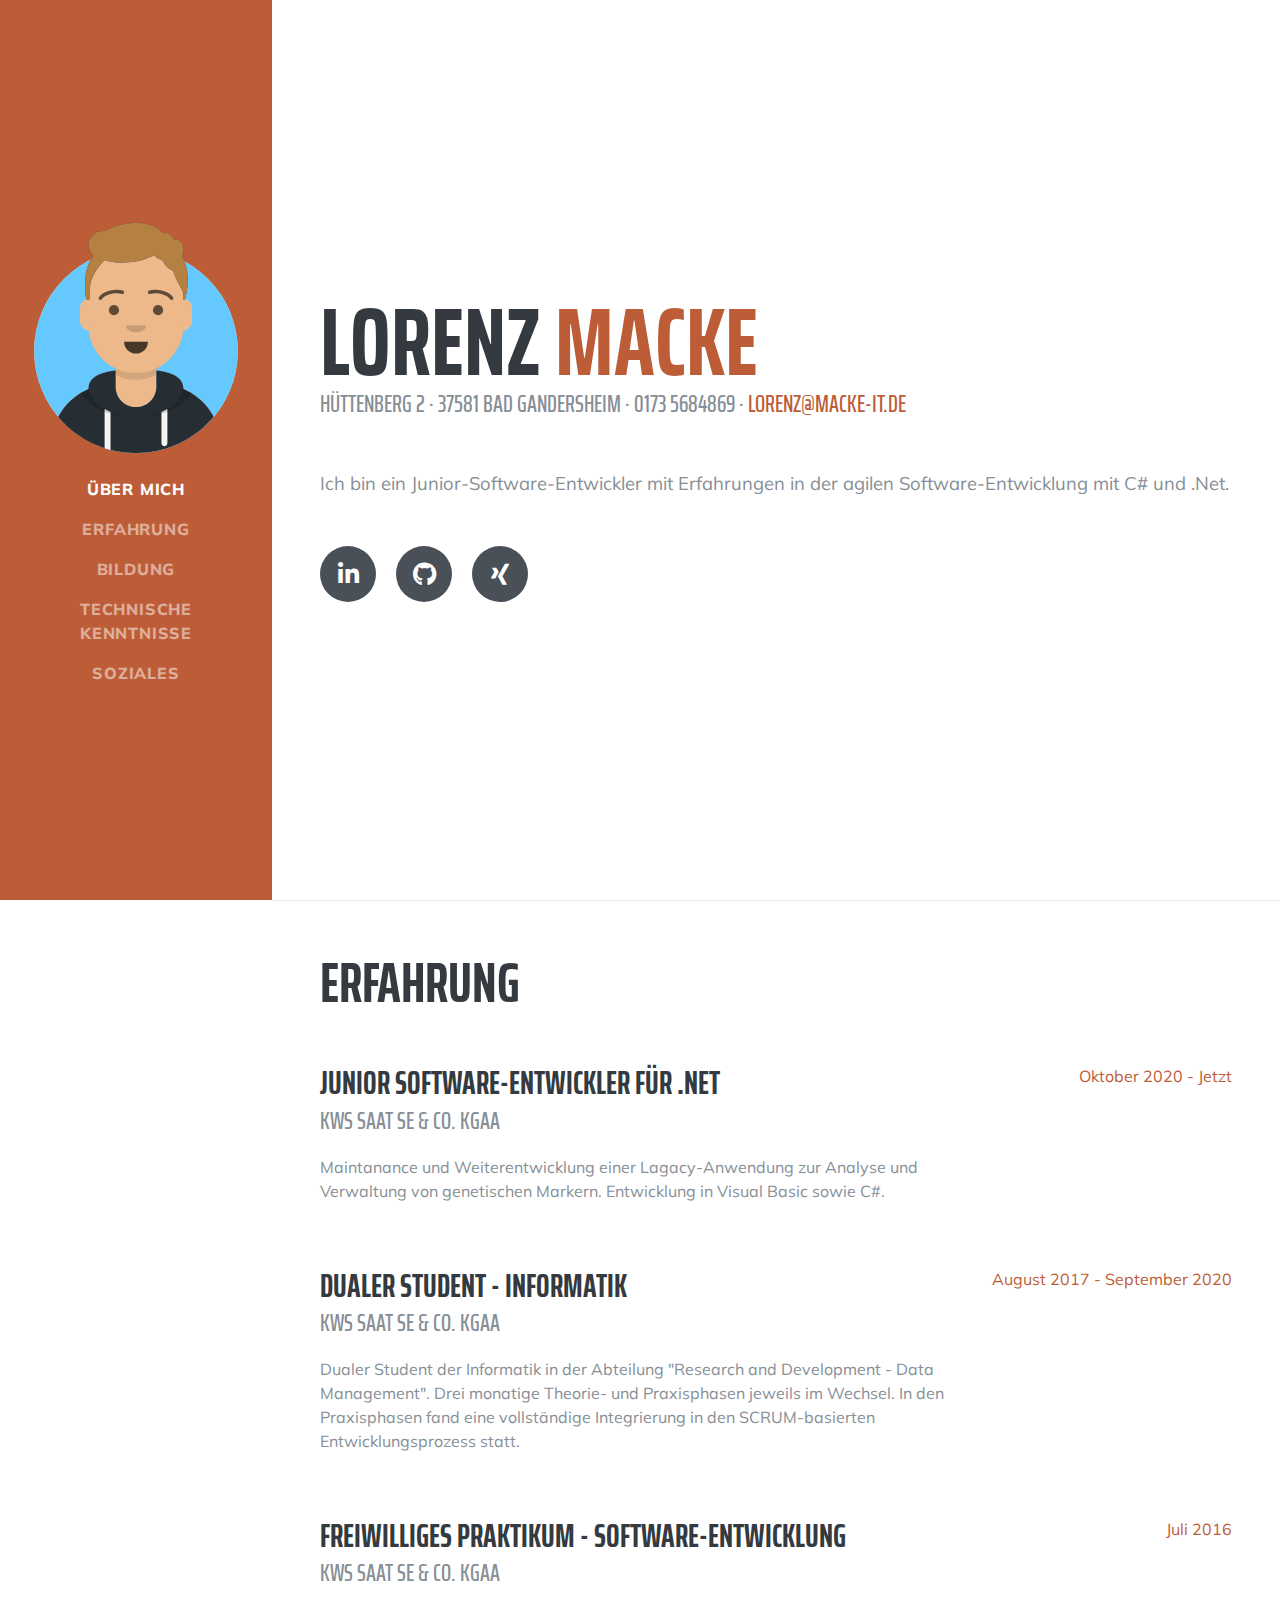
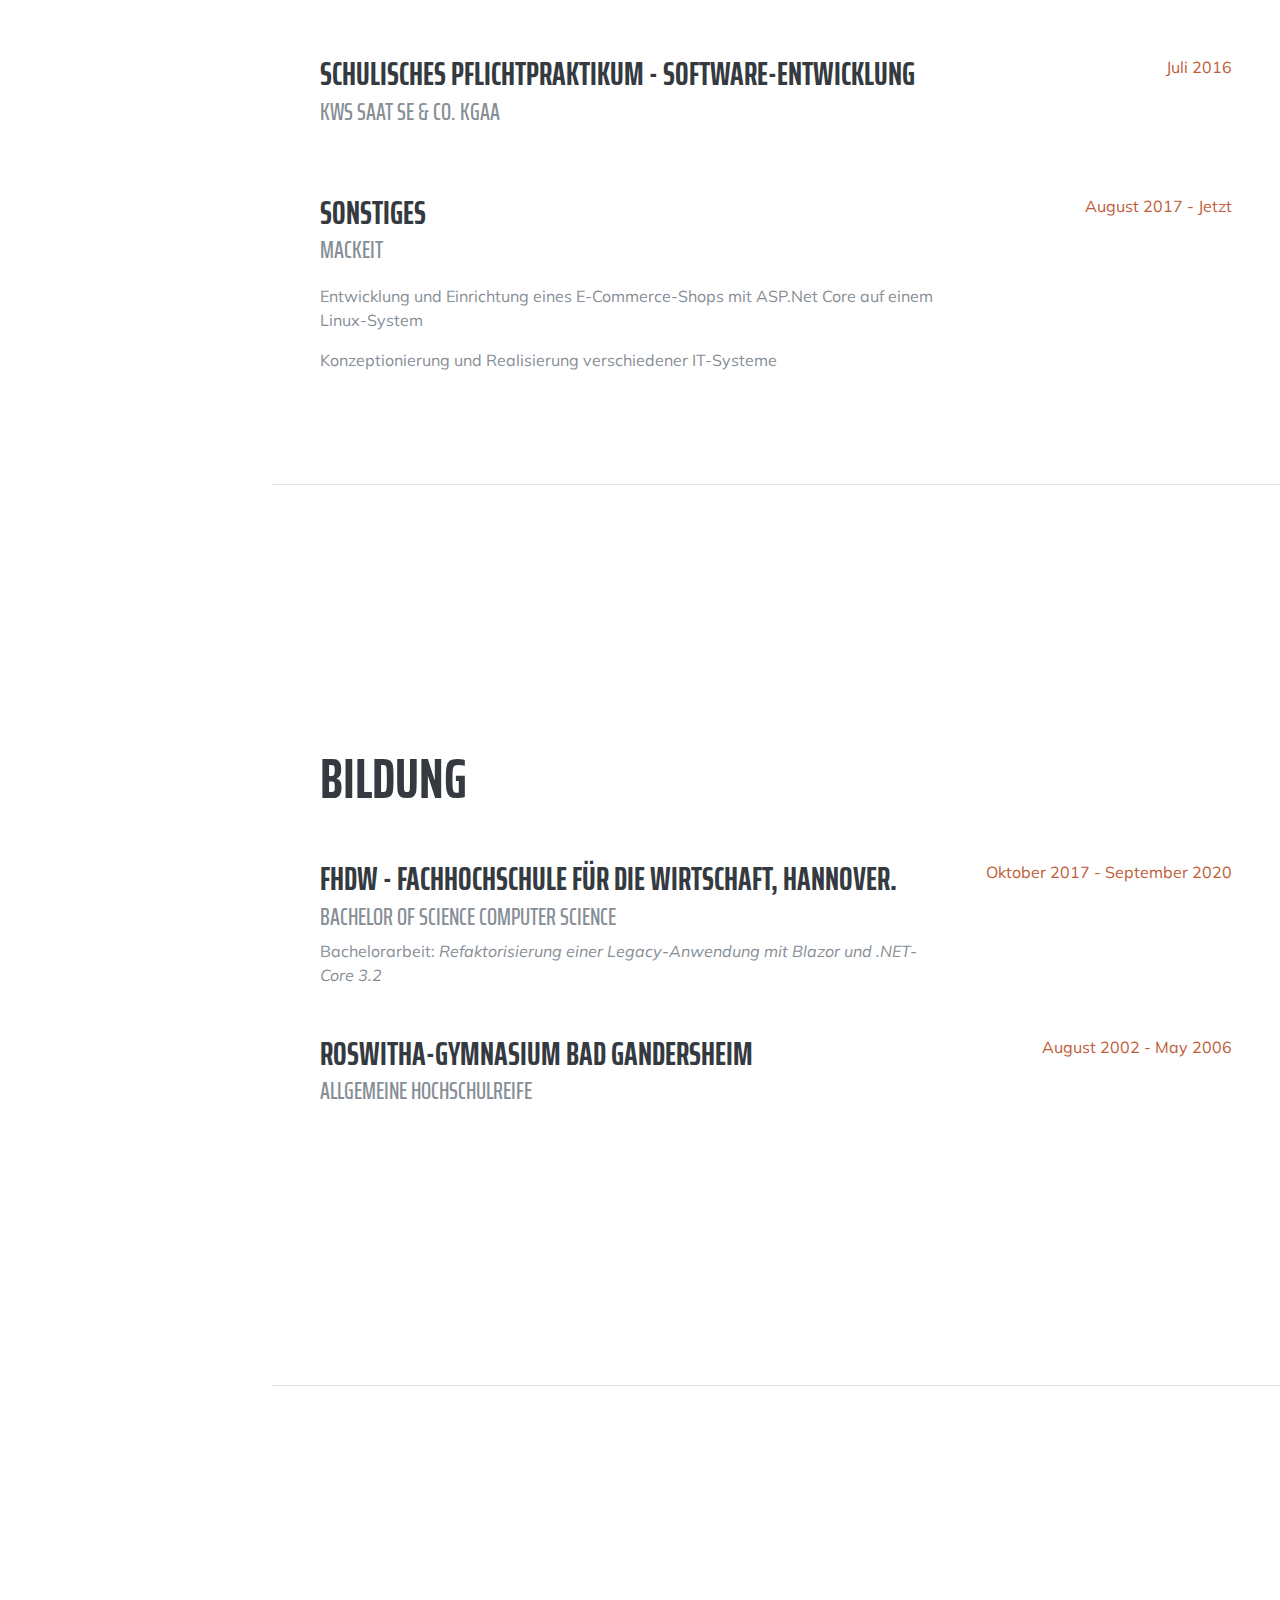
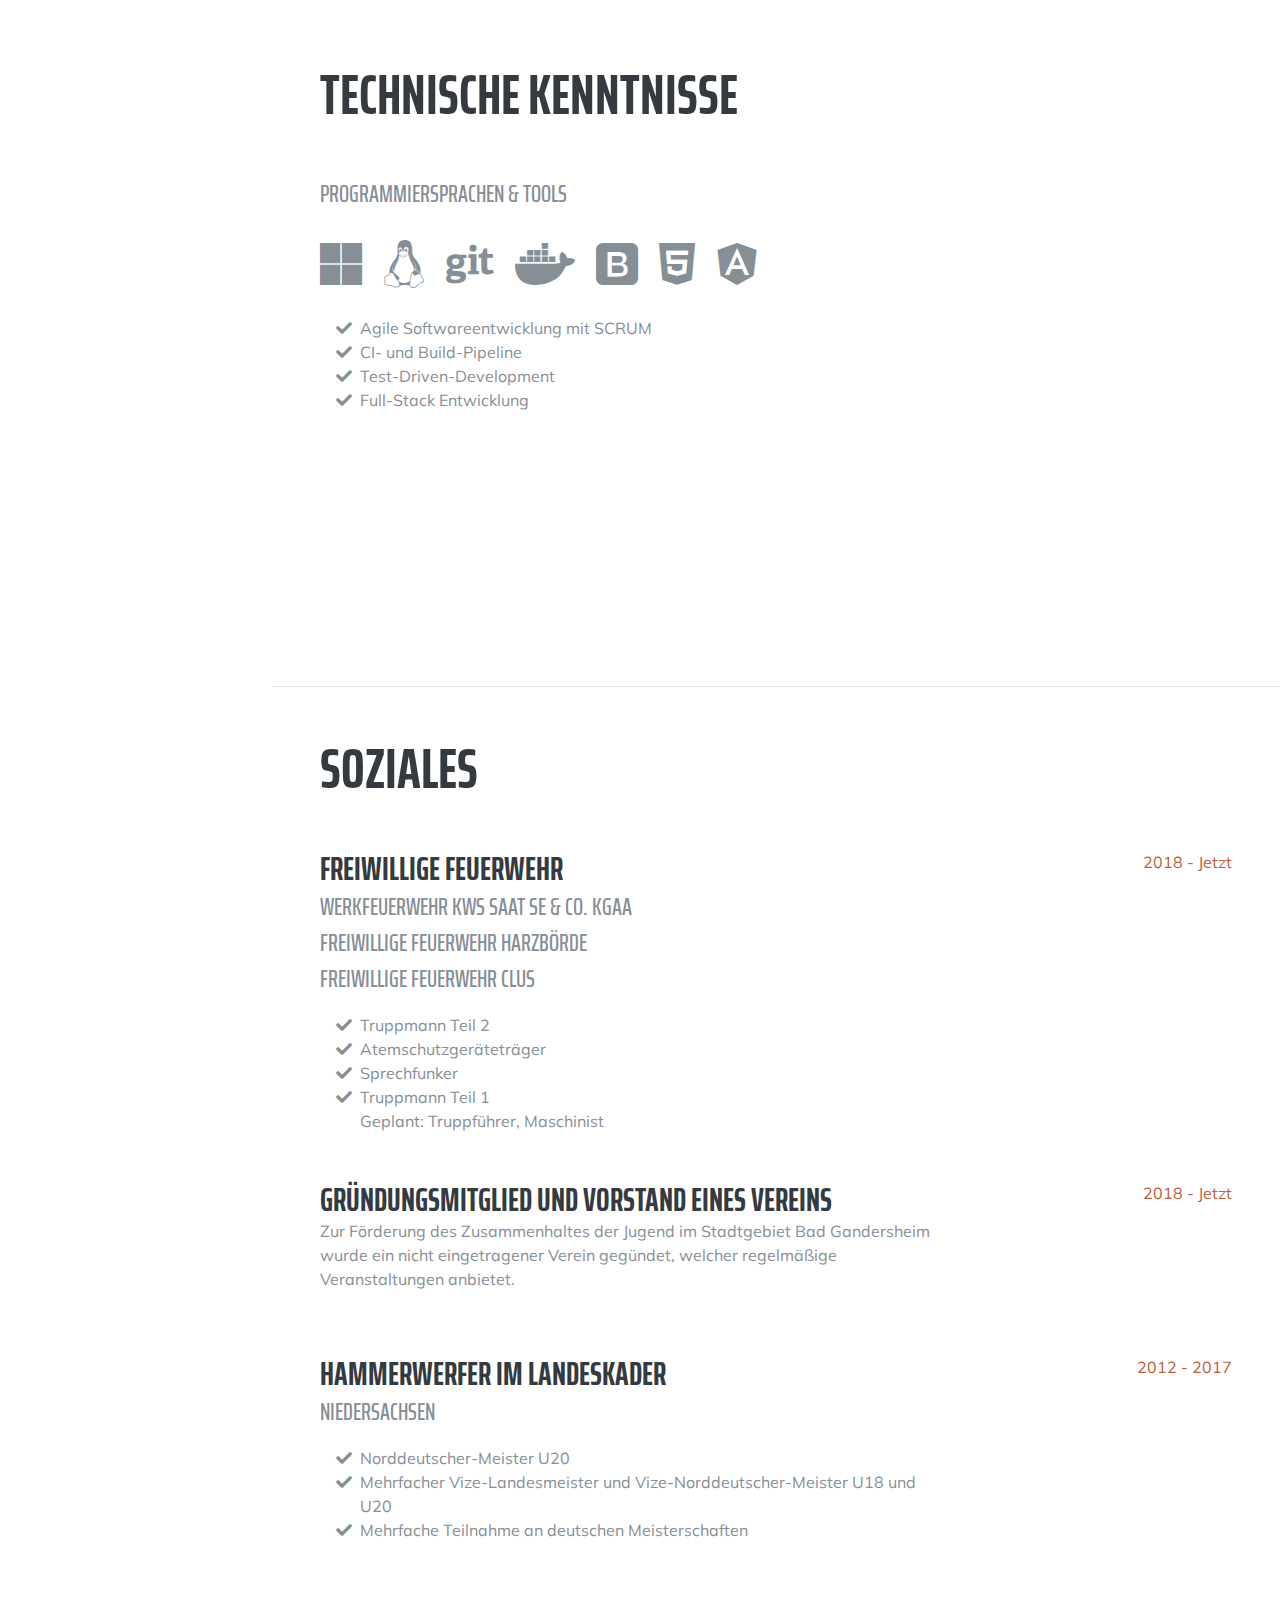
==== index.html @ c569926c "Changes to meta tags" ====
<!DOCTYPE html>
<html lang="de">

<head>

    <meta charset="utf-8">
    <meta name="viewport" content="width=device-width, initial-scale=1, shrink-to-fit=no">
    <meta name="description" content="Ich bin ein Junior-Software-Entwickler mit Erfahrung in Scrum mit C# und .Net im Großraum Hannover.">
    <meta name="author" content="Lorenz Macke">
    <meta name="robots" content="index, follow">

    <title>Lorenz Macke - Scrum C# Software-Entwickler</title>

    <link href="vendor/bootstrap/css/bootstrap.min.css" rel="stylesheet">
    <link href="https://fonts.googleapis.com/css?family=Saira+Extra+Condensed:500,700" rel="stylesheet">
    <link href="https://fonts.googleapis.com/css?family=Muli:400,400i,800,800i" rel="stylesheet">
    <link href="vendor/fontawesome-free/css/all.min.css" rel="stylesheet">
    <link href="css/resume.min.css" rel="stylesheet">

</head>

<body id="page-top">

    <nav class="navbar navbar-expand-lg navbar-dark bg-primary fixed-top" id="sideNav">
        <a class="navbar-brand js-scroll-trigger" href="#page-top">
            <span class="d-block d-lg-none">Lorenz Macke</span>
            <span class="d-none d-lg-block">
        <img class="img-fluid mx-auto mb-2" src="img/profile.svg" alt="">
      </span>
        </a>
        <button class="navbar-toggler" type="button" data-toggle="collapse" data-target="#navbarSupportedContent" aria-controls="navbarSupportedContent" aria-expanded="false" aria-label="Toggle navigation">
      <span class="navbar-toggler-icon"></span>
    </button>
        <div class="collapse navbar-collapse" id="navbarSupportedContent">
            <ul class="navbar-nav">
                <li class="nav-item">
                    <a class="nav-link js-scroll-trigger" href="#about">Über mich</a>
                </li>
                <li class="nav-item">
                    <a class="nav-link js-scroll-trigger" href="#experience">Erfahrung</a>
                </li>
                <li class="nav-item">
                    <a class="nav-link js-scroll-trigger" href="#education">Bildung</a>
                </li>
                <li class="nav-item">
                    <a class="nav-link js-scroll-trigger" href="#skills">Technische Kenntnisse</a>
                </li>
                <li class="nav-item">
                    <a class="nav-link js-scroll-trigger" href="#interests">Soziales</a>
                </li>
            </ul>
        </div>
    </nav>

    <div class="container-fluid p-0">

        <section class="resume-section p-3 p-lg-5 d-flex align-items-center" id="about">
            <div class="w-100">
                <h1 class="mb-0">Lorenz
                    <span class="text-primary">Macke</span>
                </h1>
                <div class="subheading mb-5">Hüttenberg 2 · 37581 Bad Gandersheim · 0173 5684869 ·
                    <a href="mailto:lorenz@macke-it.de">lorenz@macke-it.de</a>
                </div>
                <p class="lead mb-5">Ich bin ein Junior-Software-Entwickler mit Erfahrungen in der agilen Software-Entwicklung mit C# und .Net.</p>
                <div class="social-icons">
                    <a href="https://www.linkedin.com/in/lorenz-macke-b49b85171/">
                        <i class="fab fa-linkedin-in"></i>
                    </a>
                    <a href="https://github.com/CloudyDatFun">
                        <i class="fab fa-github"></i>
                    </a>
                    <a href="https://www.xing.com/profile/Lorenz_Macke2">
                        <i class="fab fa-xing"></i>
                    </a>
                </div>
            </div>
        </section>

        <hr class="m-0">

        <section class="resume-section p-3 p-lg-5 d-flex justify-content-center" id="experience">
            <div class="w-100">
                <h2 class="mb-5">Erfahrung</h2>

                <div class="resume-item d-flex flex-column flex-md-row justify-content-between mb-5">
                    <div class="resume-content">
                        <h3 class="mb-0">Junior Software-Entwickler für .Net</h3>
                        <div class="subheading mb-3">KWS SAAT SE & Co. KGaA</div>
                        <p>Maintanance und Weiterentwicklung einer Lagacy-Anwendung zur Analyse und Verwaltung von genetischen Markern. Entwicklung in Visual Basic sowie C#.</p>
                    </div>
                    <div class="resume-date text-md-right">
                        <span class="text-primary">Oktober 2020 - Jetzt</span>
                    </div>
                </div>

                <div class="resume-item d-flex flex-column flex-md-row justify-content-between mb-5">
                    <div class="resume-content">
                        <h3 class="mb-0">Dualer Student - Informatik</h3>
                        <div class="subheading mb-3">KWS SAAT SE & Co. KGaA</div>
                        <p>Dualer Student der Informatik in der Abteilung "Research and Development - Data Management". Drei monatige Theorie- und Praxisphasen jeweils im Wechsel. In den Praxisphasen fand eine vollständige Integrierung in den SCRUM-basierten
                            Entwicklungsprozess statt.</p>
                    </div>
                    <div class="resume-date text-md-right">
                        <span class="text-primary">August 2017 - September 2020</span>
                    </div>
                </div>

                <div class="resume-item d-flex flex-column flex-md-row justify-content-between mb-5">
                    <div class="resume-content">
                        <h3 class="mb-0">Freiwilliges Praktikum - Software-Entwicklung</h3>
                        <div class="subheading mb-3">KWS SAAT SE & Co. KGaA</div>
                    </div>
                    <div class="resume-date text-md-right">
                        <span class="text-primary">Juli 2016</span>
                    </div>
                </div>

                <div class="resume-item d-flex flex-column flex-md-row justify-content-between mb-5">
                    <div class="resume-content">
                        <h3 class="mb-0">Schulisches Pflichtpraktikum - Software-Entwicklung</h3>
                        <div class="subheading mb-3">KWS SAAT SE & Co. KGaA</div>
                    </div>
                    <div class="resume-date text-md-right">
                        <span class="text-primary">Juli 2016</span>
                    </div>
                </div>


                <div class="resume-item d-flex flex-column flex-md-row justify-content-between mb-5">
                    <div class="resume-content">
                        <h3 class="mb-0">Sonstiges</h3>
                        <div class="subheading mb-3">MackeIT</div>
                        <p>Entwicklung und Einrichtung eines E-Commerce-Shops mit ASP.Net Core auf einem Linux-System</p>
                        <p>Konzeptionierung und Realisierung verschiedener IT-Systeme</p>
                    </div>
                    <div class="resume-date text-md-right">
                        <span class="text-primary">August 2017 - Jetzt</span>
                    </div>
                </div>

            </div>

        </section>

        <hr class="m-0">

        <section class="resume-section p-3 p-lg-5 d-flex align-items-center" id="education">
            <div class="w-100">
                <h2 class="mb-5">Bildung</h2>

                <div class="resume-item d-flex flex-column flex-md-row justify-content-between mb-5">
                    <div class="resume-content">
                        <h3 class="mb-0">FHDW - Fachhochschule für die Wirtschaft, Hannover.</h3>
                        <div class="subheading mb-1">Bachelor of Science Computer Science</div>
                        <div>Bachelorarbeit: <i>Refaktorisierung einer Legacy-Anwendung mit Blazor und .NET-Core 3.2</i></div>
                    </div>
                    <div class="resume-date text-md-right">
                        <span class="text-primary">Oktober 2017 - September 2020</span>
                    </div>
                </div>

                <div class="resume-item d-flex flex-column flex-md-row justify-content-between">
                    <div class="resume-content">
                        <h3 class="mb-0">Roswitha-Gymnasium Bad Gandersheim</h3>
                        <div class="subheading mb-3">Allgemeine Hochschulreife</div>
                    </div>
                    <div class="resume-date text-md-right">
                        <span class="text-primary">August 2002 - May 2006</span>
                    </div>
                </div>

            </div>
        </section>

        <hr class="m-0">

        <section class="resume-section p-3 p-lg-5 d-flex align-items-center" id="skills">
            <div class="w-100">
                <h2 class="mb-5">Technische Kenntnisse</h2>

                <div class="subheading mb-3">Programmiersprachen &amp; Tools</div>
                <ul class="list-inline dev-icons">
                    <li class="list-inline-item">
                        <i class="fab fa-microsoft"></i>
                    </li>
                    <li class="list-inline-item">
                        <i class="fab fa-linux"></i>
                    </li>
                    <li class="list-inline-item">
                        <i class="fab fa-git"></i>
                    </li>
                    <li class="list-inline-item">
                        <i class="fab fa-docker"></i>
                    </li>
                    <li class="list-inline-item">
                        <i class="fab fa-bootstrap"></i>
                    </li>
                    <li class="list-inline-item">
                        <i class="fab fa-html5"></i>
                    </li>
                    <li class="list-inline-item">
                        <i class="fab fa-angular"></i>
                    </li>
                </ul>

                <ul class="fa-ul mb-0">
                    <li>
                        <i class="fa-li fa fa-check"></i> Agile Softwareentwicklung mit SCRUM</li>
                    <li>
                        <i class="fa-li fa fa-check"></i> CI- und Build-Pipeline</li>
                    <li>
                        <i class="fa-li fa fa-check"></i> Test-Driven-Development
                    </li>
                    <li>
                        <i class="fa-li fa fa-check"></i> Full-Stack Entwicklung</li>
                </ul>
            </div>
        </section>

        <hr class="m-0">

        <section class="resume-section p-3 p-lg-5 d-flex justify-content-center" id="interests">
            <div class="w-100">
                <h2 class="mb-5">Soziales</h2>
                <div class="resume-item d-flex flex-column flex-md-row justify-content-between mb-5">
                    <div class="resume-content">
                        <h3 class="mb-0">Freiwillige Feuerwehr</h3>
                        <div class="subheading mb-0">Werkfeuerwehr KWS SAAT SE & Co. KGaA</div>
                        <div class="subheading mb-0">Freiwillige Feuerwehr Harzbörde</div>
                        <div class="subheading mb-3">Freiwillige Feuerwehr Clus</div>
                        <ul class="fa-ul mb-0">
                            <li>
                                <i class="fa-li fa fa-check"></i> Truppmann Teil 2
                            </li>
                            <li>
                                <i class="fa-li fa fa-check"></i> Atemschutzgeräteträger
                            </li>
                            <li>
                                <i class="fa-li fa fa-check"></i> Sprechfunker
                            </li>
                            <li>
                                <i class="fa-li fa fa-check"></i> Truppmann Teil 1
                            </li>
                            <li>
                                Geplant: Truppführer, Maschinist
                            </li>
                        </ul>
                    </div>
                    <div class="resume-date text-md-right">
                        <span class="text-primary">2018 - Jetzt</span>
                    </div>
                </div>

                <div class="resume-item d-flex flex-column flex-md-row justify-content-between mb-5">
                    <div class="resume-content">
                        <h3 class="mb-0">Gründungsmitglied und Vorstand eines Vereins</h3>
                        <p>
                            Zur Förderung des Zusammenhaltes der Jugend im Stadtgebiet Bad Gandersheim wurde ein nicht eingetragener Verein gegündet, welcher regelmäßige Veranstaltungen anbietet.
                        </p>
                    </div>
                    <div class="resume-date text-md-right">
                        <span class="text-primary">2018 - Jetzt</span>
                    </div>
                </div>

                <div class="resume-item d-flex flex-column flex-md-row justify-content-between mb-5">
                    <div class="resume-content">
                        <h3 class="mb-0">Hammerwerfer im Landeskader</h3>
                        <div class="subheading mb-3">Niedersachsen</div>
                        <ul class="fa-ul mb-0">
                            <li>
                                <i class="fa-li fa fa-check"></i> Norddeutscher-Meister U20
                            </li>
                            <li>
                                <i class="fa-li fa fa-check"></i> Mehrfacher Vize-Landesmeister und Vize-Norddeutscher-Meister U18 und U20
                            </li>
                            <li>
                                <i class="fa-li fa fa-check"></i> Mehrfache Teilnahme an deutschen Meisterschaften
                            </li>
                        </ul>
                    </div>
                    <div class="resume-date text-md-right">
                        <span class="text-primary">2012 - 2017</span>
                    </div>
                </div>

        </section>

        </div>

        <script src="vendor/jquery/jquery.min.js"></script>
        <script src="vendor/bootstrap/js/bootstrap.bundle.min.js"></script>

        <script src="vendor/jquery-easing/jquery.easing.min.js"></script>
        <script src="js/resume.min.js"></script>

</body>

</html>
---- css/resume.min.css ----
/*!
 * Start Bootstrap - Resume v5.0.8 (https://startbootstrap.com/template-overviews/resume)
 * Copyright 2013-2019 Start Bootstrap
 * Licensed under MIT (https://github.com/BlackrockDigital/startbootstrap-resume/blob/master/LICENSE)
 */body{font-family:Muli,-apple-system,BlinkMacSystemFont,'Segoe UI',Roboto,'Helvetica Neue',Arial,sans-serif,'Apple Color Emoji','Segoe UI Emoji','Segoe UI Symbol','Noto Color Emoji';padding-top:54px;color:#868e96}@media (min-width:992px){body{padding-top:0;padding-left:17rem}}h1,h2,h3,h4,h5,h6{font-family:'Saira Extra Condensed',-apple-system,BlinkMacSystemFont,'Segoe UI',Roboto,'Helvetica Neue',Arial,sans-serif,'Apple Color Emoji','Segoe UI Emoji','Segoe UI Symbol','Noto Color Emoji';font-weight:700;text-transform:uppercase;color:#343a40}h1{font-size:6rem;line-height:5.5rem}h2{font-size:3.5rem}h3{font-size:2rem}p.lead{font-size:1.15rem;font-weight:400}.subheading{text-transform:uppercase;font-weight:500;font-family:'Saira Extra Condensed',-apple-system,BlinkMacSystemFont,'Segoe UI',Roboto,'Helvetica Neue',Arial,sans-serif,'Apple Color Emoji','Segoe UI Emoji','Segoe UI Symbol','Noto Color Emoji';font-size:1.5rem}.social-icons a{display:inline-block;height:3.5rem;width:3.5rem;background-color:#495057;color:#fff!important;border-radius:100%;text-align:center;font-size:1.5rem;line-height:3.5rem;margin-right:1rem}.social-icons a:last-child{margin-right:0}.social-icons a:hover{background-color:#bd5d38}.dev-icons{font-size:3rem}.dev-icons .list-inline-item i:hover{color:#bd5d38}#sideNav .navbar-nav .nav-item .nav-link{font-weight:800;letter-spacing:.05rem;text-transform:uppercase}#sideNav .navbar-toggler:focus{outline-color:#d48a6e}@media (min-width:992px){#sideNav{text-align:center;position:fixed;top:0;left:0;display:flex;flex-direction:column;width:17rem;height:100vh}#sideNav .navbar-brand{display:flex;margin:auto auto 0;padding:.5rem}#sideNav .navbar-brand .img-profile{max-width:10rem;max-height:10rem;border:.5rem solid rgba(255,255,255,.2)}#sideNav .navbar-collapse{display:flex;align-items:flex-start;flex-grow:0;width:100%;margin-bottom:auto}#sideNav .navbar-collapse .navbar-nav{flex-direction:column;width:100%}#sideNav .navbar-collapse .navbar-nav .nav-item{display:block}#sideNav .navbar-collapse .navbar-nav .nav-item .nav-link{display:block}}section.resume-section{padding-top:5rem!important;padding-bottom:5rem!important;max-width:75rem}section.resume-section .resume-item .resume-date{min-width:none}@media (min-width:768px){section.resume-section{min-height:100vh}section.resume-section .resume-item .resume-date{min-width:18rem}}@media (min-width:992px){section.resume-section{padding-top:3rem!important;padding-bottom:3rem!important}}.bg-primary{background-color:#bd5d38!important}.text-primary{color:#bd5d38!important}a{color:#bd5d38}a:active,a:focus,a:hover{color:#824027}
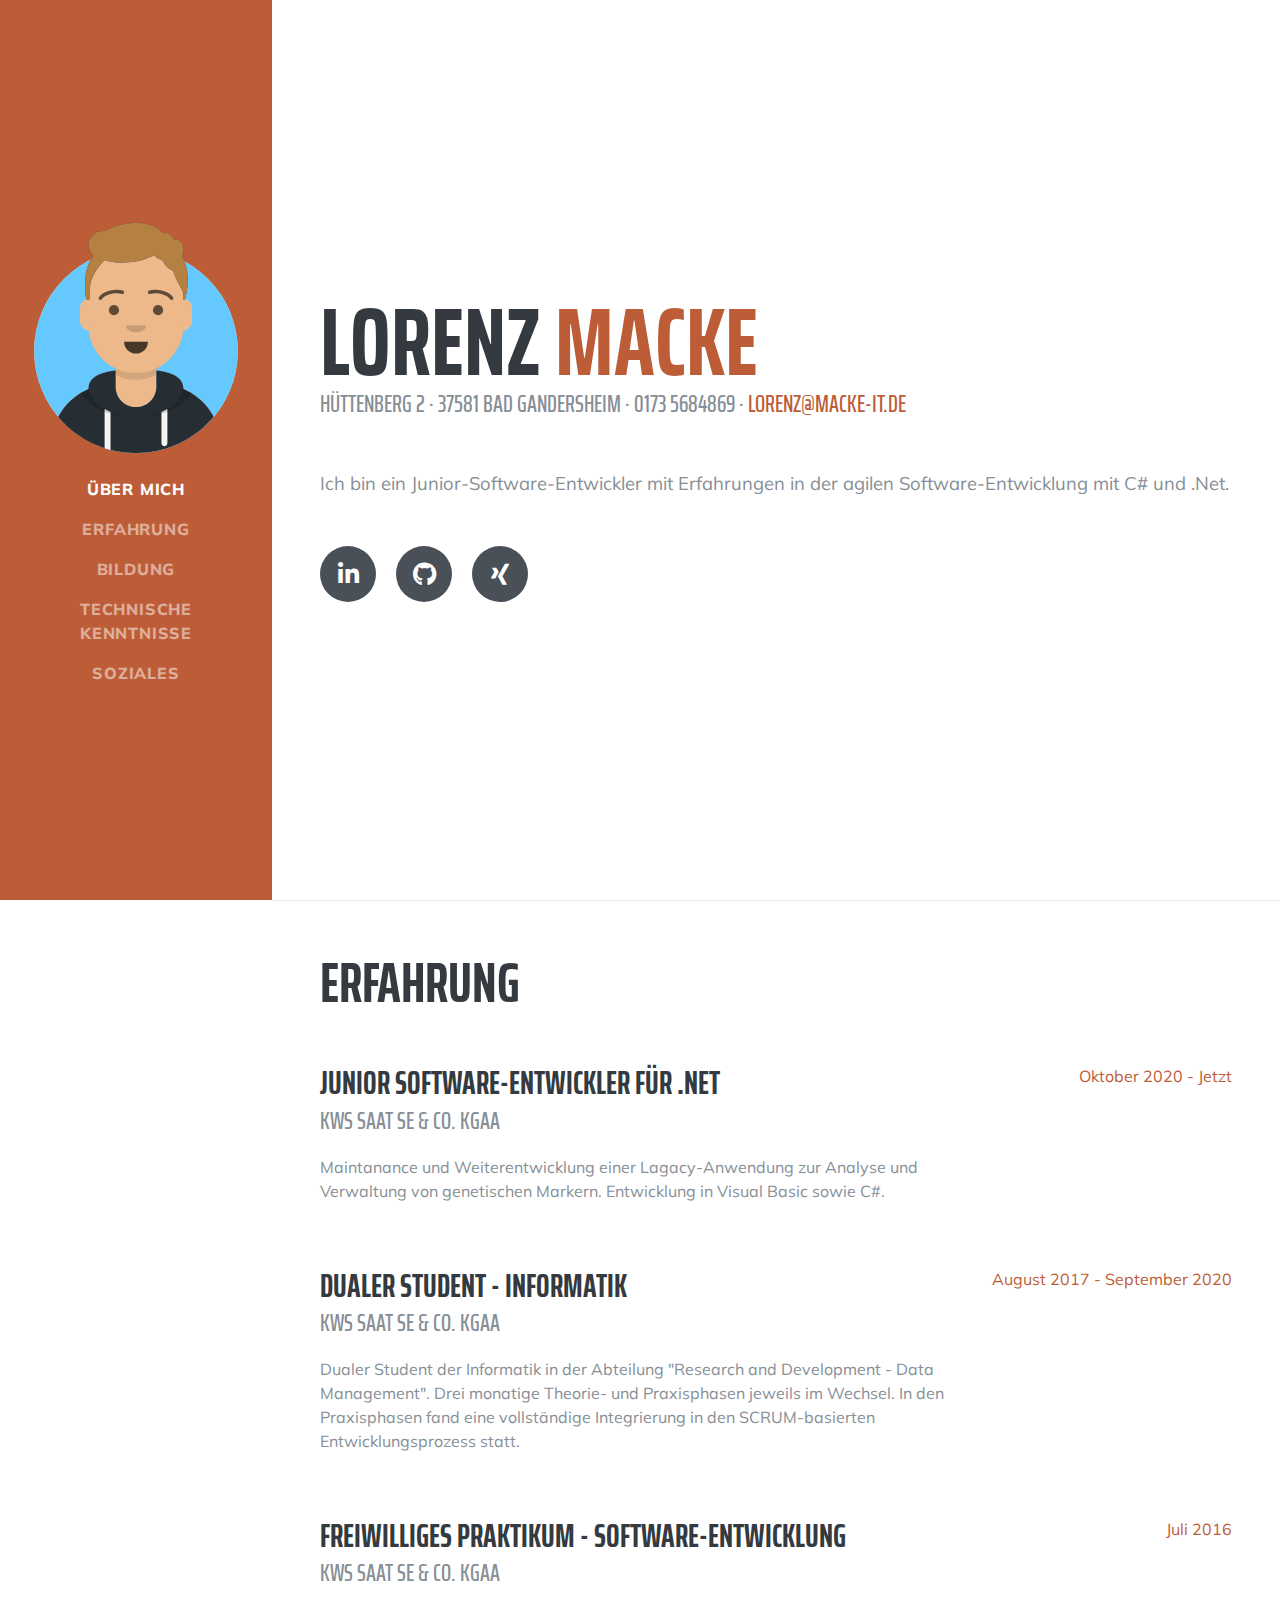
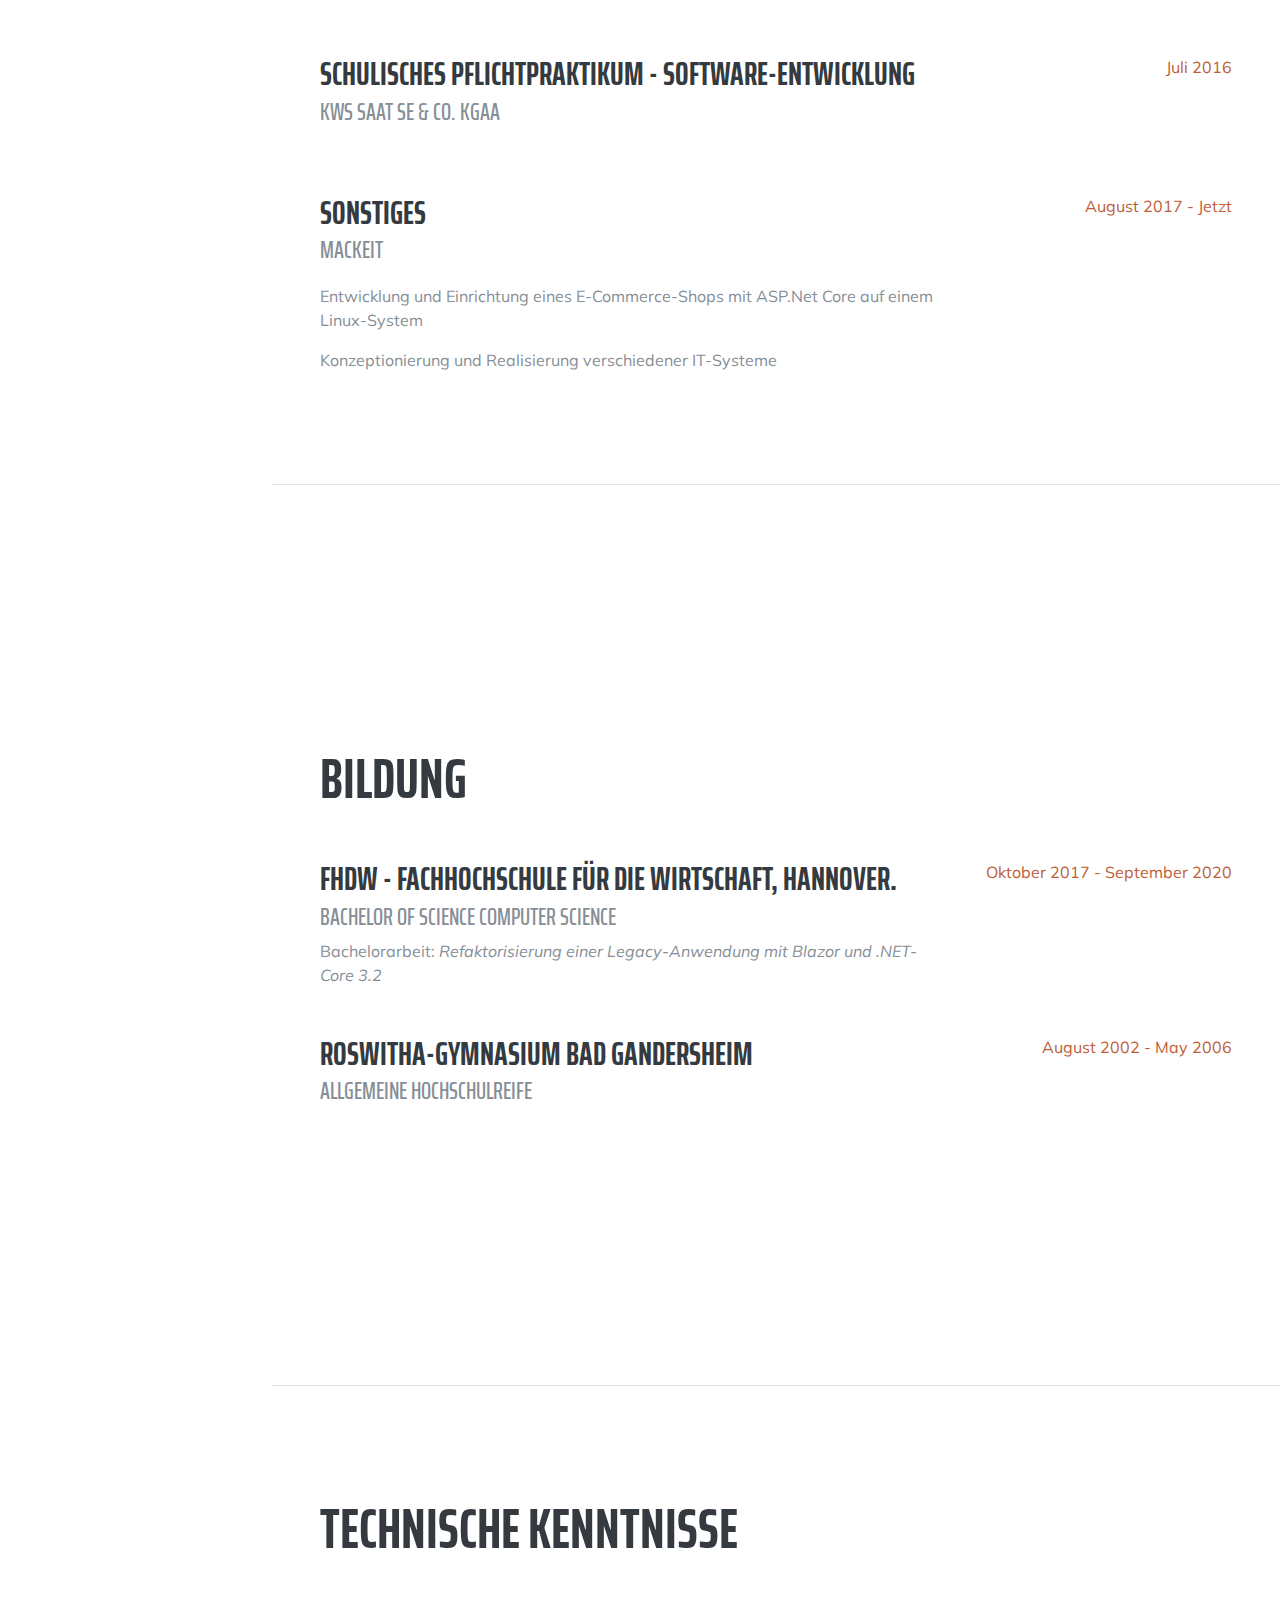
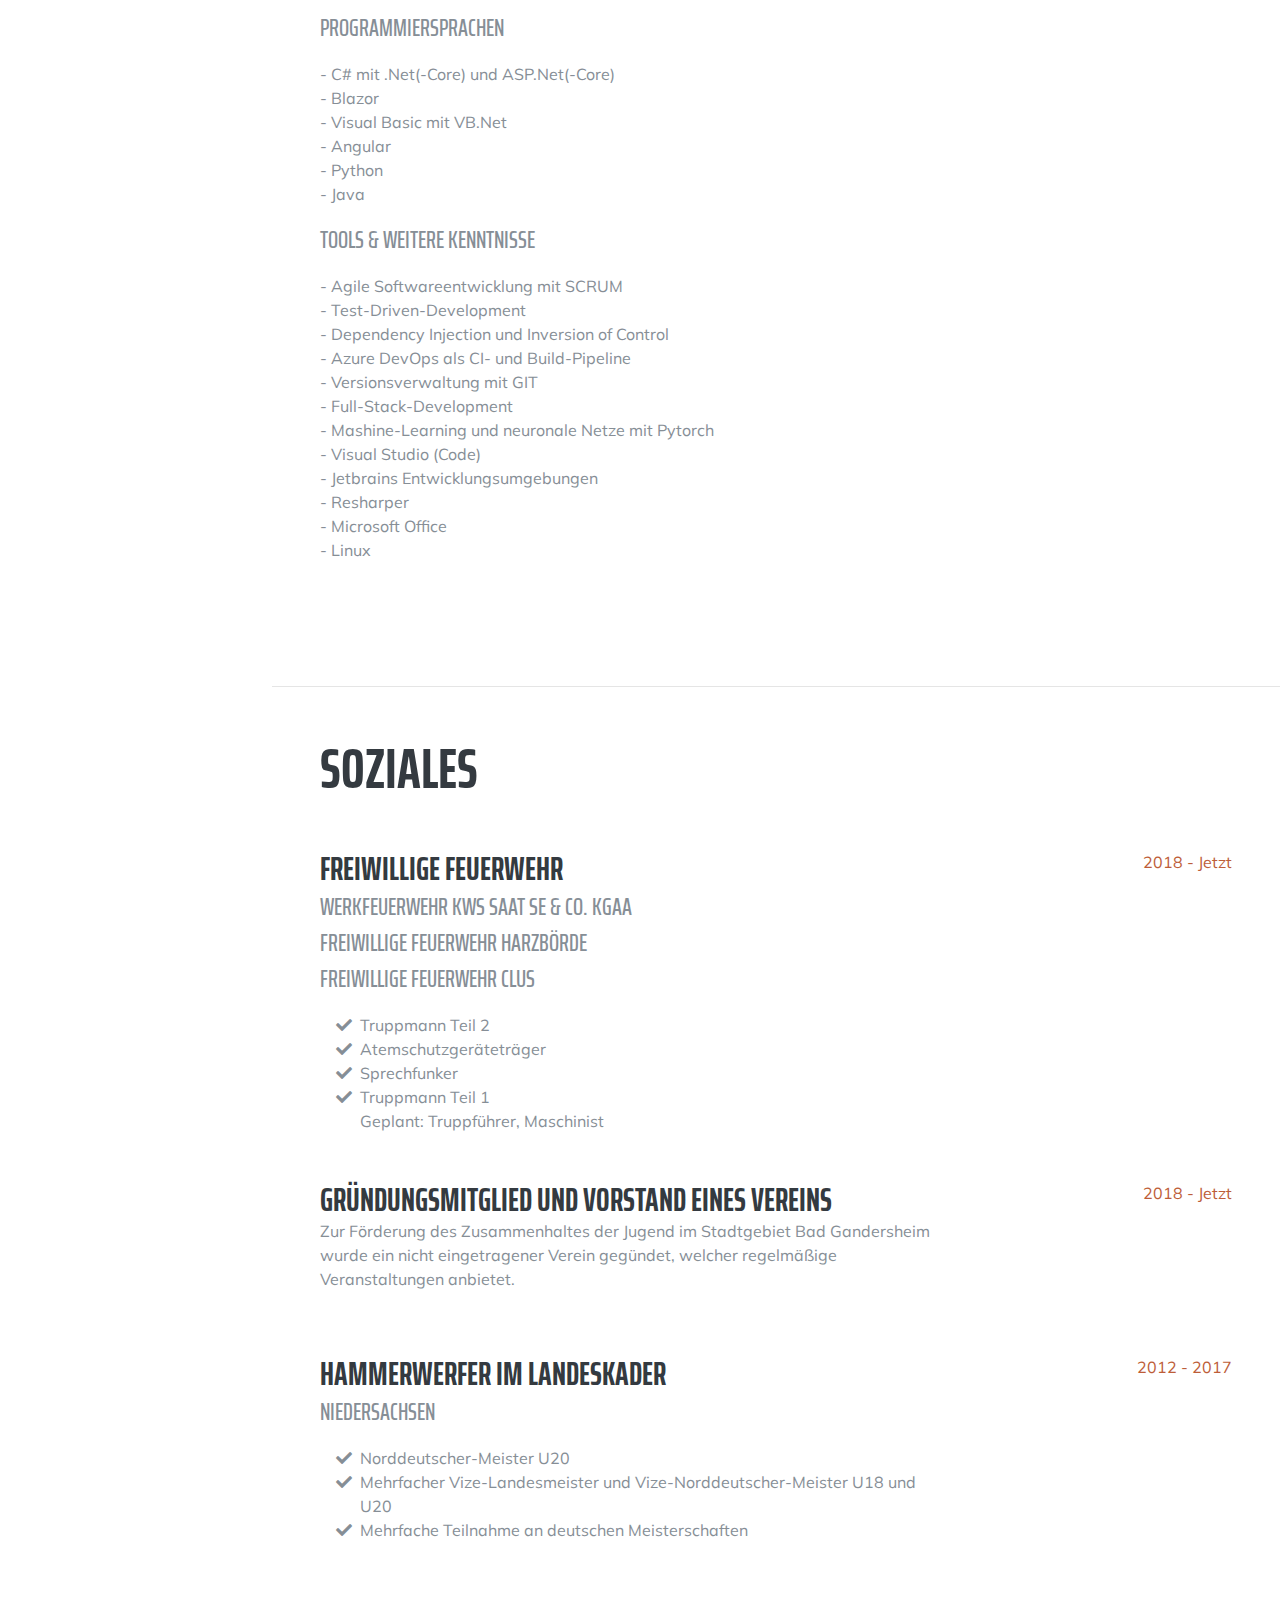
==== commit ea252378: "Formatting and more tools" ====
--- a/index.html
+++ b/index.html
@@ -25,12 +25,12 @@
         <a class="navbar-brand js-scroll-trigger" href="#page-top">
             <span class="d-block d-lg-none">Lorenz Macke</span>
             <span class="d-none d-lg-block">
-        <img class="img-fluid mx-auto mb-2" src="img/profile.svg" alt="">
-      </span>
+                <img class="img-fluid mx-auto mb-2" src="img/profile.svg" alt="">
+            </span>
         </a>
         <button class="navbar-toggler" type="button" data-toggle="collapse" data-target="#navbarSupportedContent" aria-controls="navbarSupportedContent" aria-expanded="false" aria-label="Toggle navigation">
-      <span class="navbar-toggler-icon"></span>
-    </button>
+            <span class="navbar-toggler-icon"></span>
+        </button>
         <div class="collapse navbar-collapse" id="navbarSupportedContent">
             <ul class="navbar-nav">
                 <li class="nav-item">
@@ -131,7 +131,8 @@
                     <div class="resume-content">
                         <h3 class="mb-0">Sonstiges</h3>
                         <div class="subheading mb-3">MackeIT</div>
-                        <p>Entwicklung und Einrichtung eines E-Commerce-Shops mit ASP.Net Core auf einem Linux-System</p>
+                        <p>Entwicklung und Einrichtung eines E-Commerce-Shops mit ASP.Net Core auf einem Linux-System
+                        </p>
                         <p>Konzeptionierung und Realisierung verschiedener IT-Systeme</p>
                     </div>
                     <div class="resume-date text-md-right">
@@ -153,7 +154,8 @@
                     <div class="resume-content">
                         <h3 class="mb-0">FHDW - Fachhochschule für die Wirtschaft, Hannover.</h3>
                         <div class="subheading mb-1">Bachelor of Science Computer Science</div>
-                        <div>Bachelorarbeit: <i>Refaktorisierung einer Legacy-Anwendung mit Blazor und .NET-Core 3.2</i></div>
+                        <div>Bachelorarbeit: <i>Refaktorisierung einer Legacy-Anwendung mit Blazor und .NET-Core 3.2</i>
+                        </div>
                     </div>
                     <div class="resume-date text-md-right">
                         <span class="text-primary">Oktober 2017 - September 2020</span>
@@ -179,41 +181,66 @@
             <div class="w-100">
                 <h2 class="mb-5">Technische Kenntnisse</h2>
 
-                <div class="subheading mb-3">Programmiersprachen &amp; Tools</div>
-                <ul class="list-inline dev-icons">
-                    <li class="list-inline-item">
-                        <i class="fab fa-microsoft"></i>
-                    </li>
-                    <li class="list-inline-item">
-                        <i class="fab fa-linux"></i>
-                    </li>
-                    <li class="list-inline-item">
-                        <i class="fab fa-git"></i>
-                    </li>
-                    <li class="list-inline-item">
-                        <i class="fab fa-docker"></i>
-                    </li>
-                    <li class="list-inline-item">
-                        <i class="fab fa-bootstrap"></i>
-                    </li>
-                    <li class="list-inline-item">
-                        <i class="fab fa-html5"></i>
-                    </li>
-                    <li class="list-inline-item">
-                        <i class="fab fa-angular"></i>
+                <div class="subheading mb-3">Programmiersprachen</div>
+                <ul class="list-inline">
+                    <li>
+                        <i class="fa-li"></i>- C# mit .Net(-Core) und ASP.Net(-Core)
+                    </li>
+                    <li>
+                        <i class="fa-li"></i>- Blazor
+                    </li>
+                    <li>
+                        <i class="fa-li"></i>- Visual Basic mit VB.Net
+                    </li>
+                    <li>
+                        <i class="fa-li"></i>- Angular
+                    </li>
+                    <li>
+                        <i class="fa-li"></i>- Python
+                    </li>
+                    <li>
+                        <i class="fa-li"></i>- Java
                     </li>
                 </ul>
 
-                <ul class="fa-ul mb-0">
-                    <li>
-                        <i class="fa-li fa fa-check"></i> Agile Softwareentwicklung mit SCRUM</li>
-                    <li>
-                        <i class="fa-li fa fa-check"></i> CI- und Build-Pipeline</li>
-                    <li>
-                        <i class="fa-li fa fa-check"></i> Test-Driven-Development
-                    </li>
-                    <li>
-                        <i class="fa-li fa fa-check"></i> Full-Stack Entwicklung</li>
+                <div class="subheading mb-3">Tools &amp; Weitere Kenntnisse</div>
+                <ul class="list-inline">
+                    <li>
+                        <i class="fa-li"></i>- Agile Softwareentwicklung mit SCRUM
+                    </li>
+                    <li>
+                        <i class="fa-li"></i>- Test-Driven-Development
+                    </li>
+                    <li>
+                        <i class="fa-li"></i>- Dependency Injection und Inversion of Control
+                    </li>
+                    <li>
+                        <i class="fa-li"></i>- Azure DevOps als CI- und Build-Pipeline
+                    </li>
+                    <li>
+                        <i class="fa-li"></i>- Versionsverwaltung mit GIT
+                    </li>
+                    <li>
+                        <i class="fa-li"></i>- Full-Stack-Development
+                    </li>
+                    <li>
+                        <i class="fa-li"></i>- Mashine-Learning und neuronale Netze mit Pytorch
+                    </li>
+                    <li>
+                        <i class="fa-li"></i>- Visual Studio (Code)
+                    </li>
+                    <li>
+                        <i class="fa-li"></i>- Jetbrains Entwicklungsumgebungen
+                    </li>
+                    <li>
+                        <i class="fa-li"></i>- Resharper
+                    </li>
+                    <li>
+                        <i class="fa-li"></i>- Microsoft Office
+                    </li>
+                    <li>
+                        <i class="fa-li"></i>- Linux
+                    </li>
                 </ul>
             </div>
         </section>
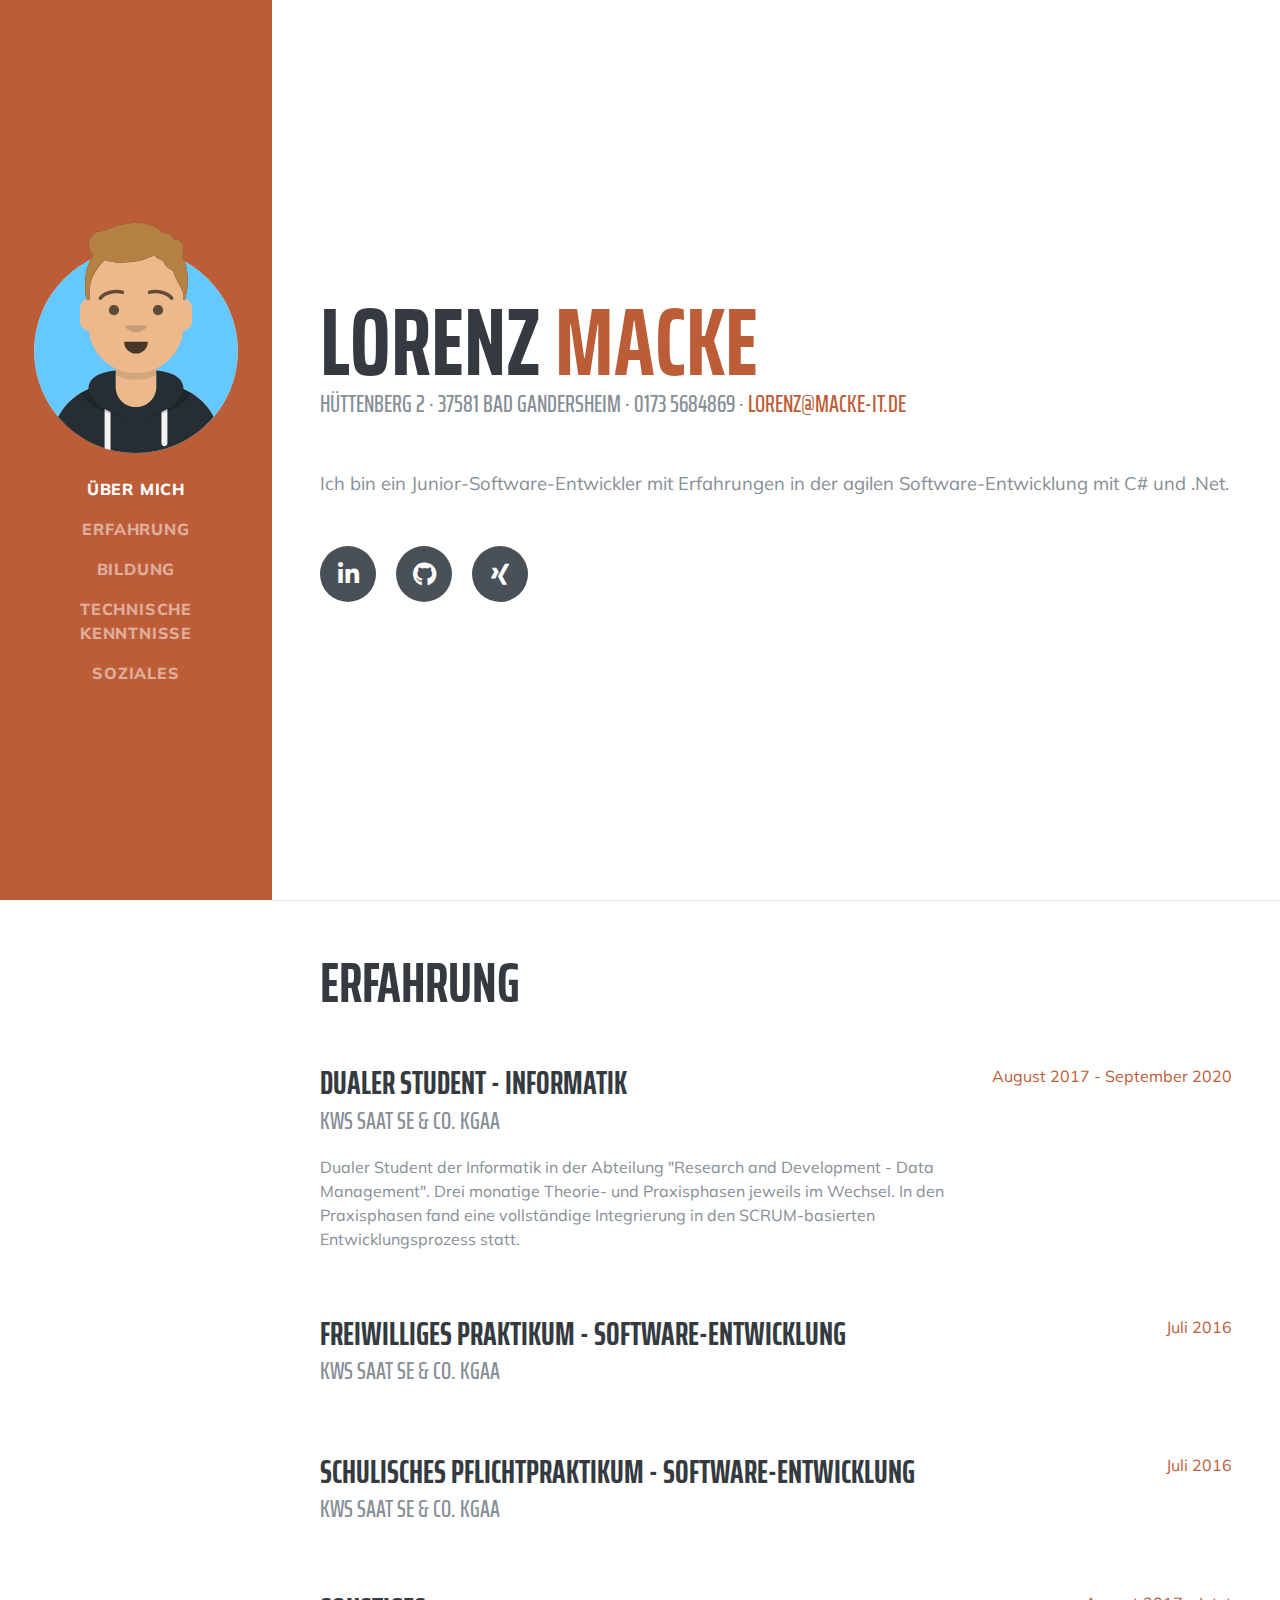
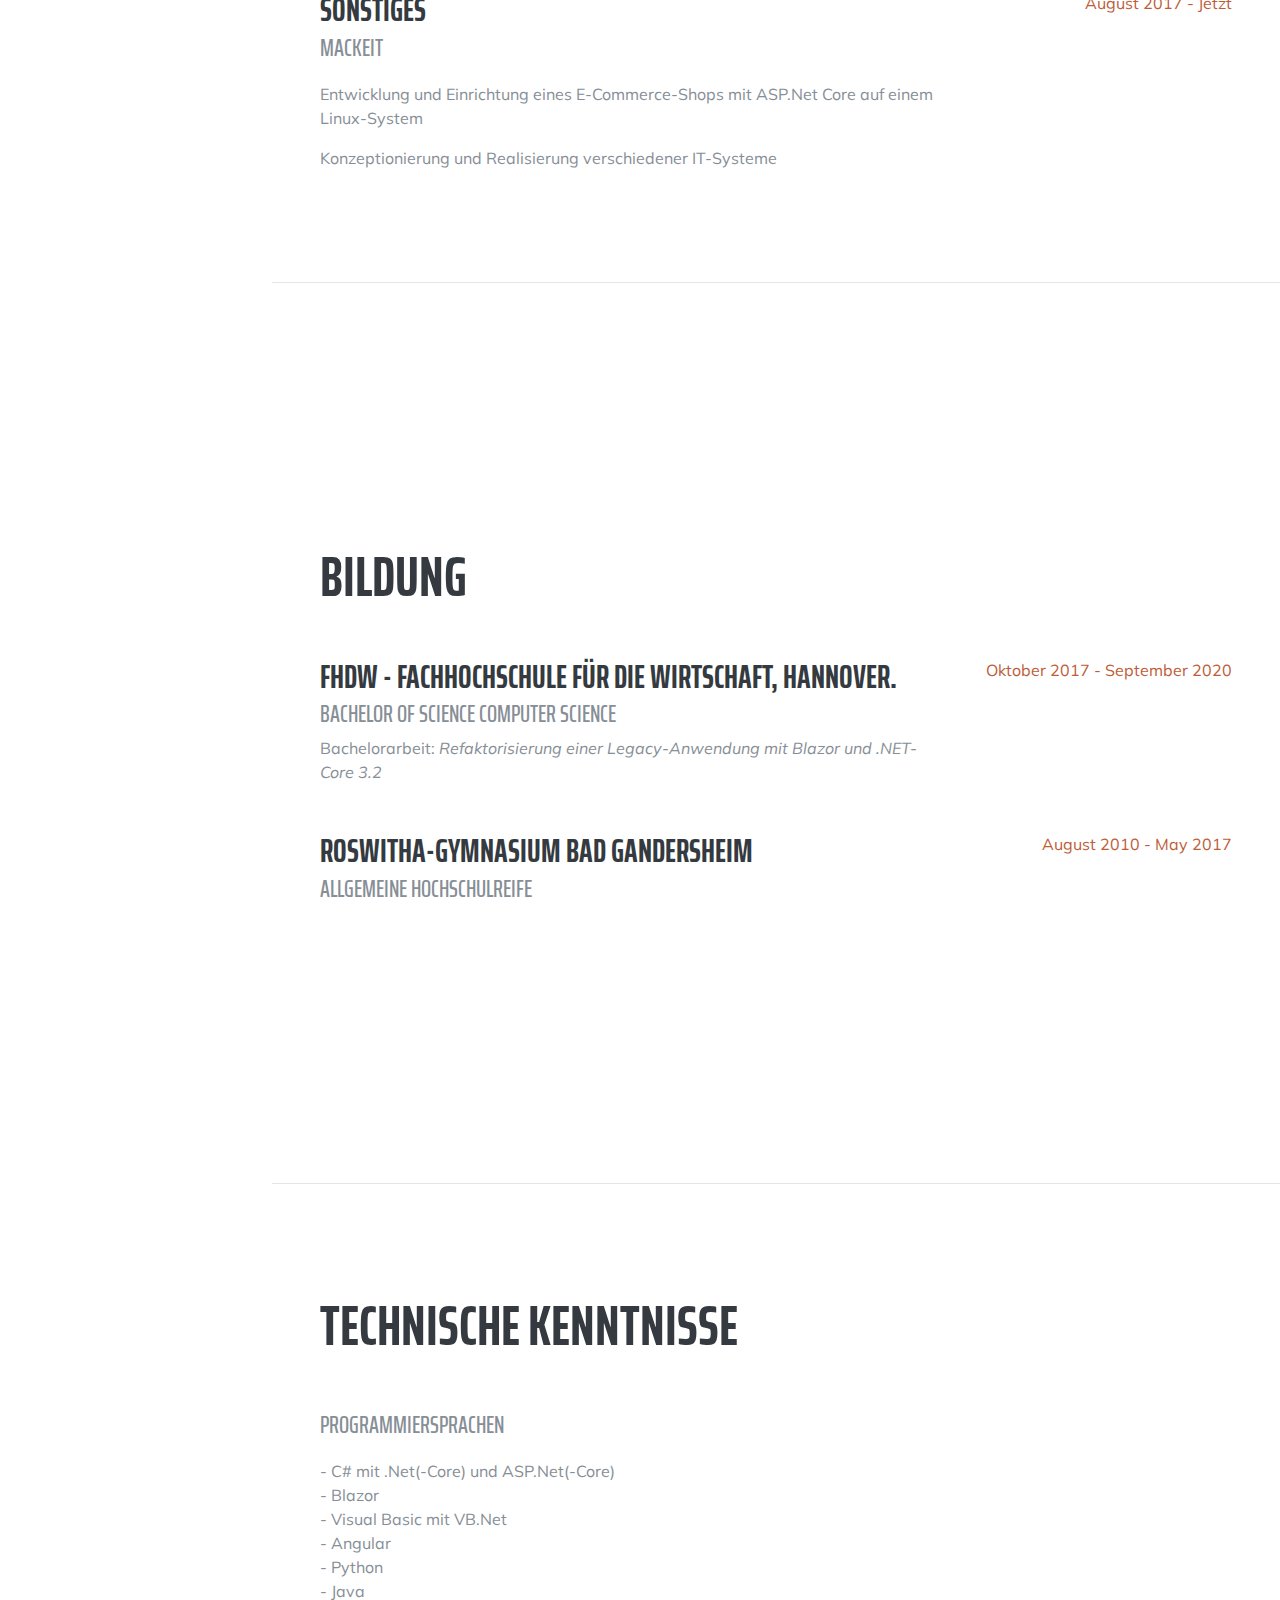
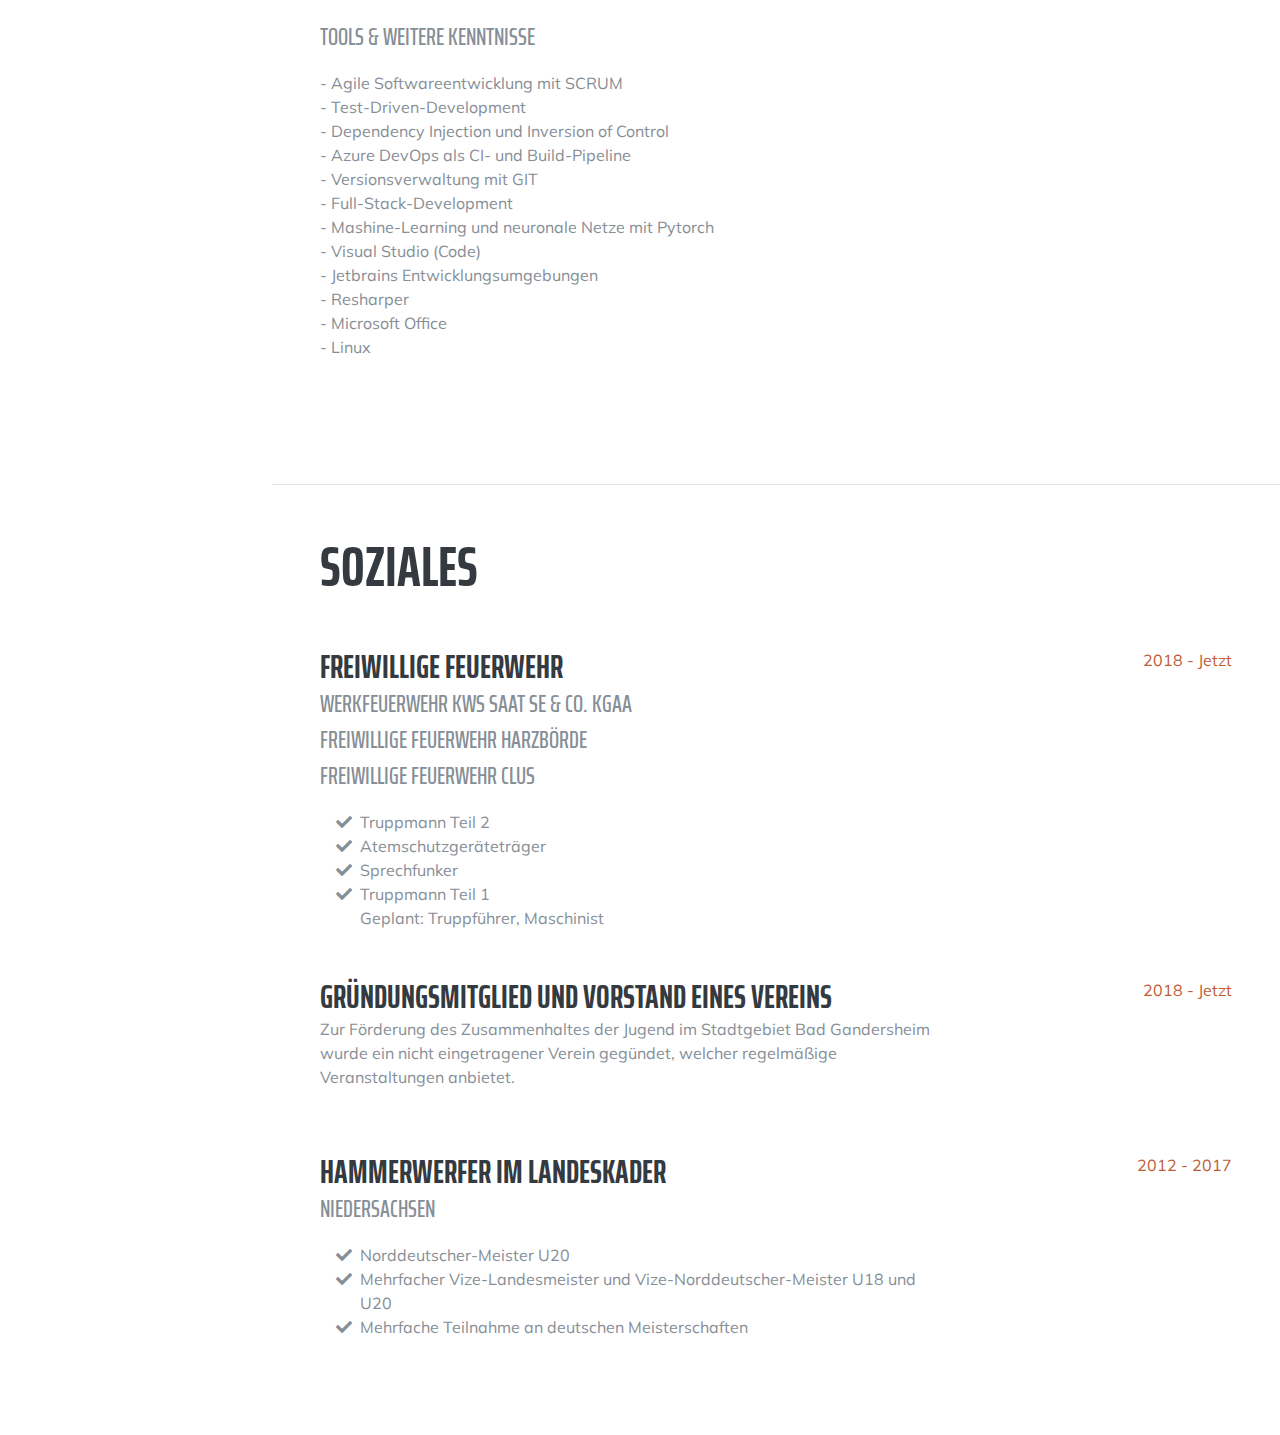
==== commit da24cd40: "Fix dates" ====
--- a/index.html
+++ b/index.html
@@ -83,7 +83,7 @@
             <div class="w-100">
                 <h2 class="mb-5">Erfahrung</h2>
 
-                <div class="resume-item d-flex flex-column flex-md-row justify-content-between mb-5">
+                <!-- <div class="resume-item d-flex flex-column flex-md-row justify-content-between mb-5">
                     <div class="resume-content">
                         <h3 class="mb-0">Junior Software-Entwickler für .Net</h3>
                         <div class="subheading mb-3">KWS SAAT SE & Co. KGaA</div>
@@ -92,7 +92,7 @@
                     <div class="resume-date text-md-right">
                         <span class="text-primary">Oktober 2020 - Jetzt</span>
                     </div>
-                </div>
+                </div> -->
 
                 <div class="resume-item d-flex flex-column flex-md-row justify-content-between mb-5">
                     <div class="resume-content">
@@ -168,7 +168,7 @@
                         <div class="subheading mb-3">Allgemeine Hochschulreife</div>
                     </div>
                     <div class="resume-date text-md-right">
-                        <span class="text-primary">August 2002 - May 2006</span>
+                        <span class="text-primary">August 2010 - May 2017</span>
                     </div>
                 </div>
 
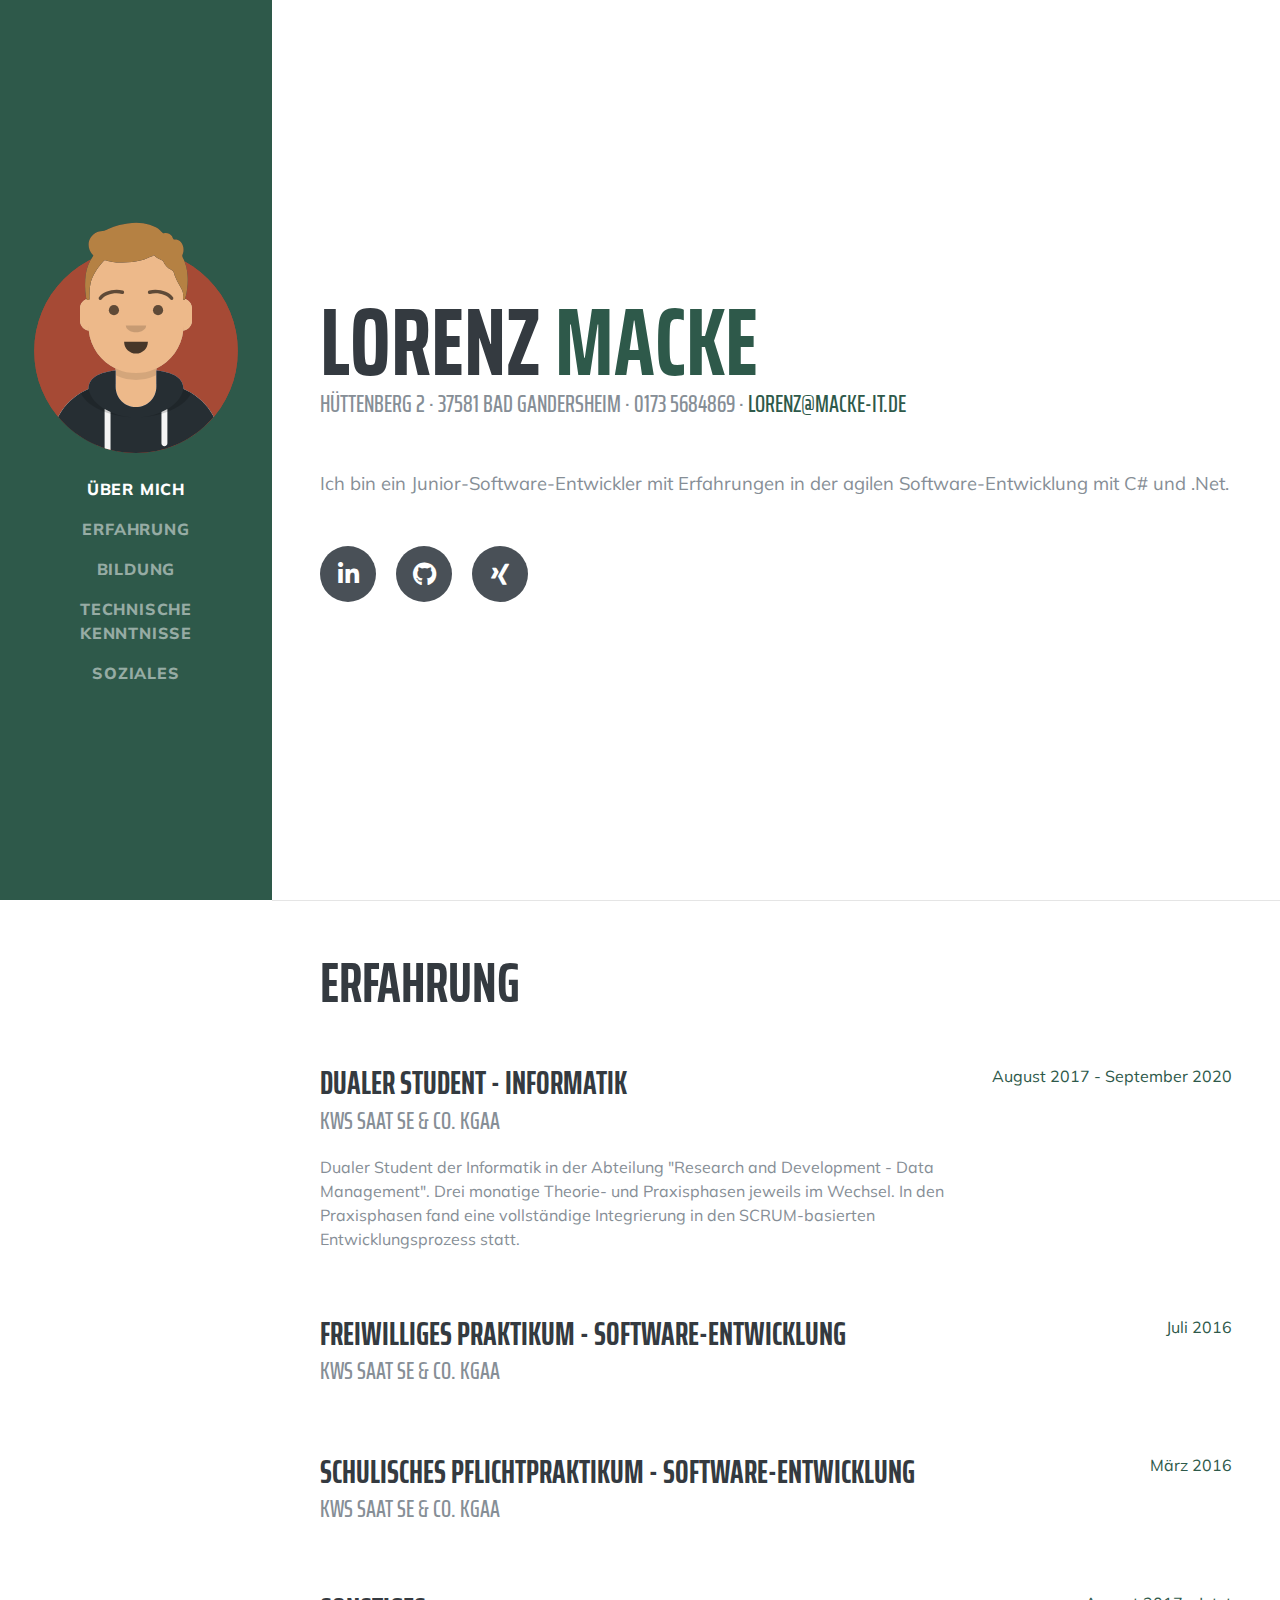
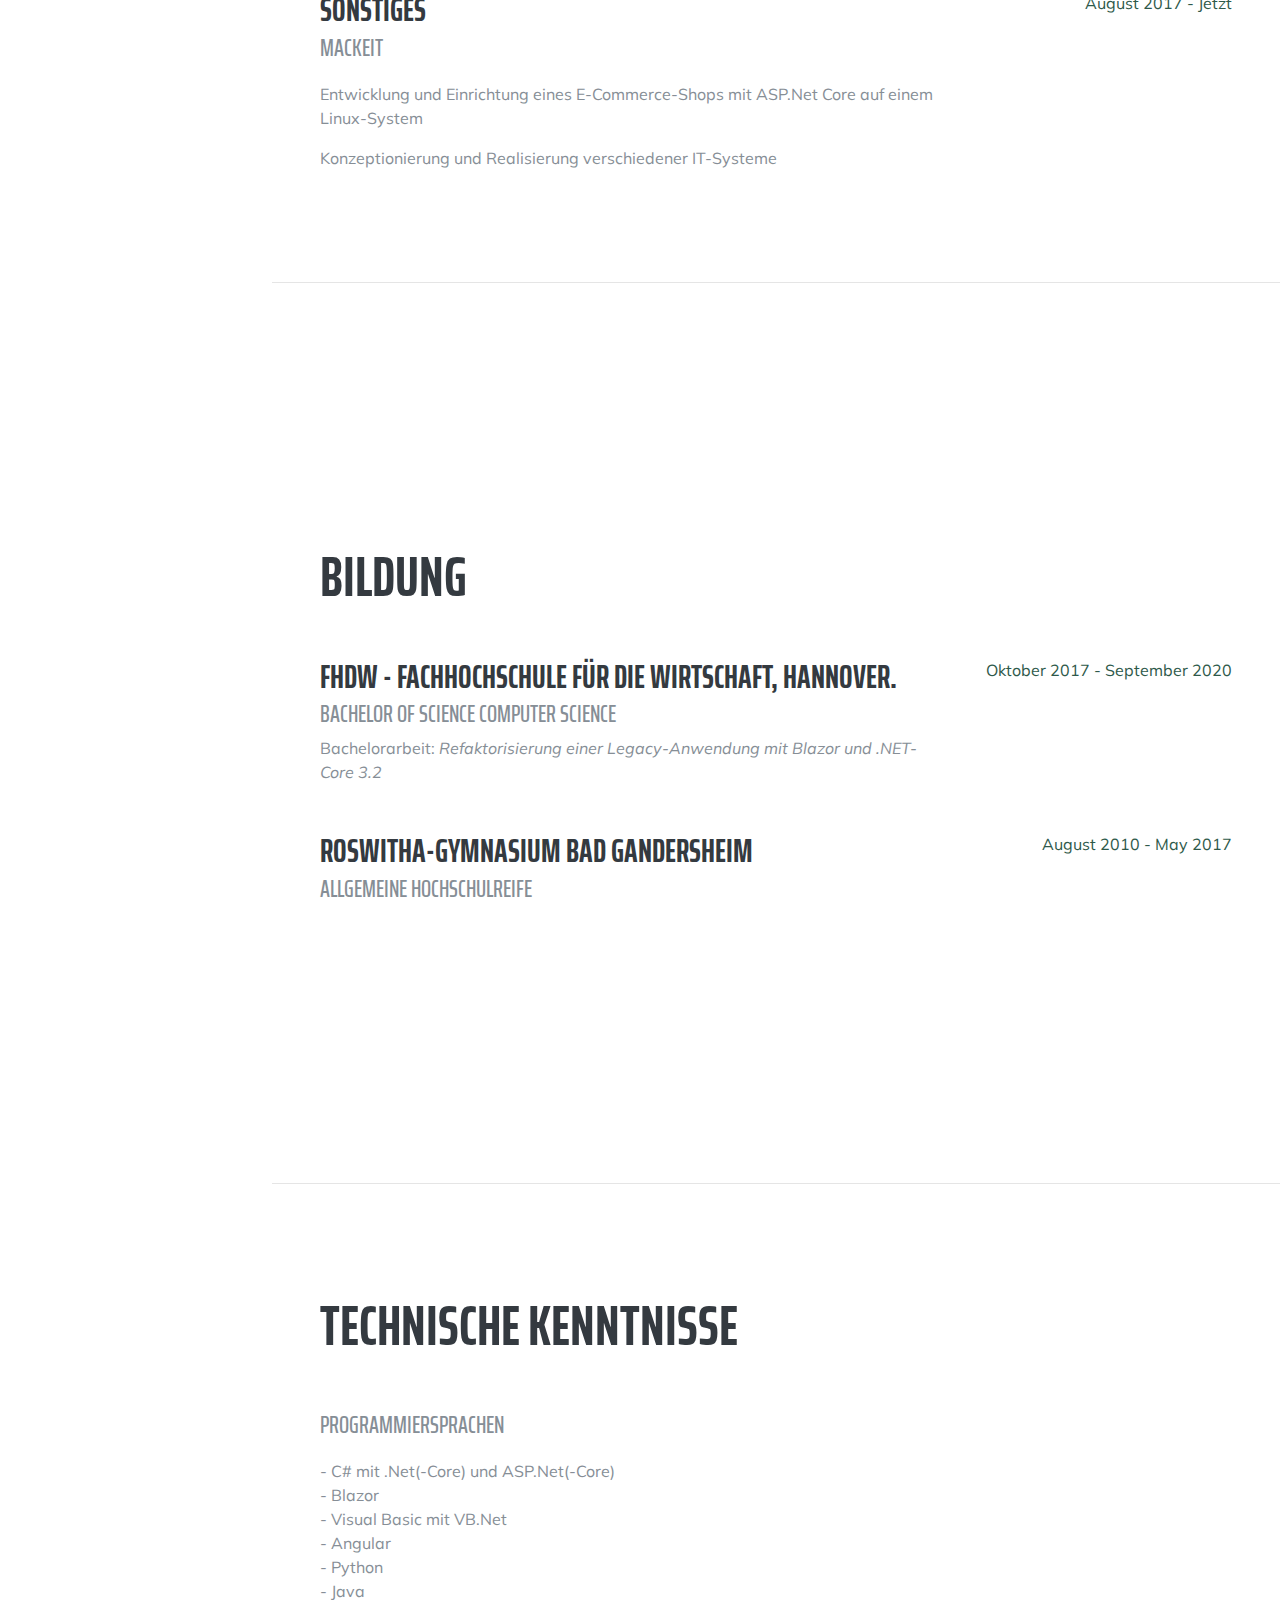
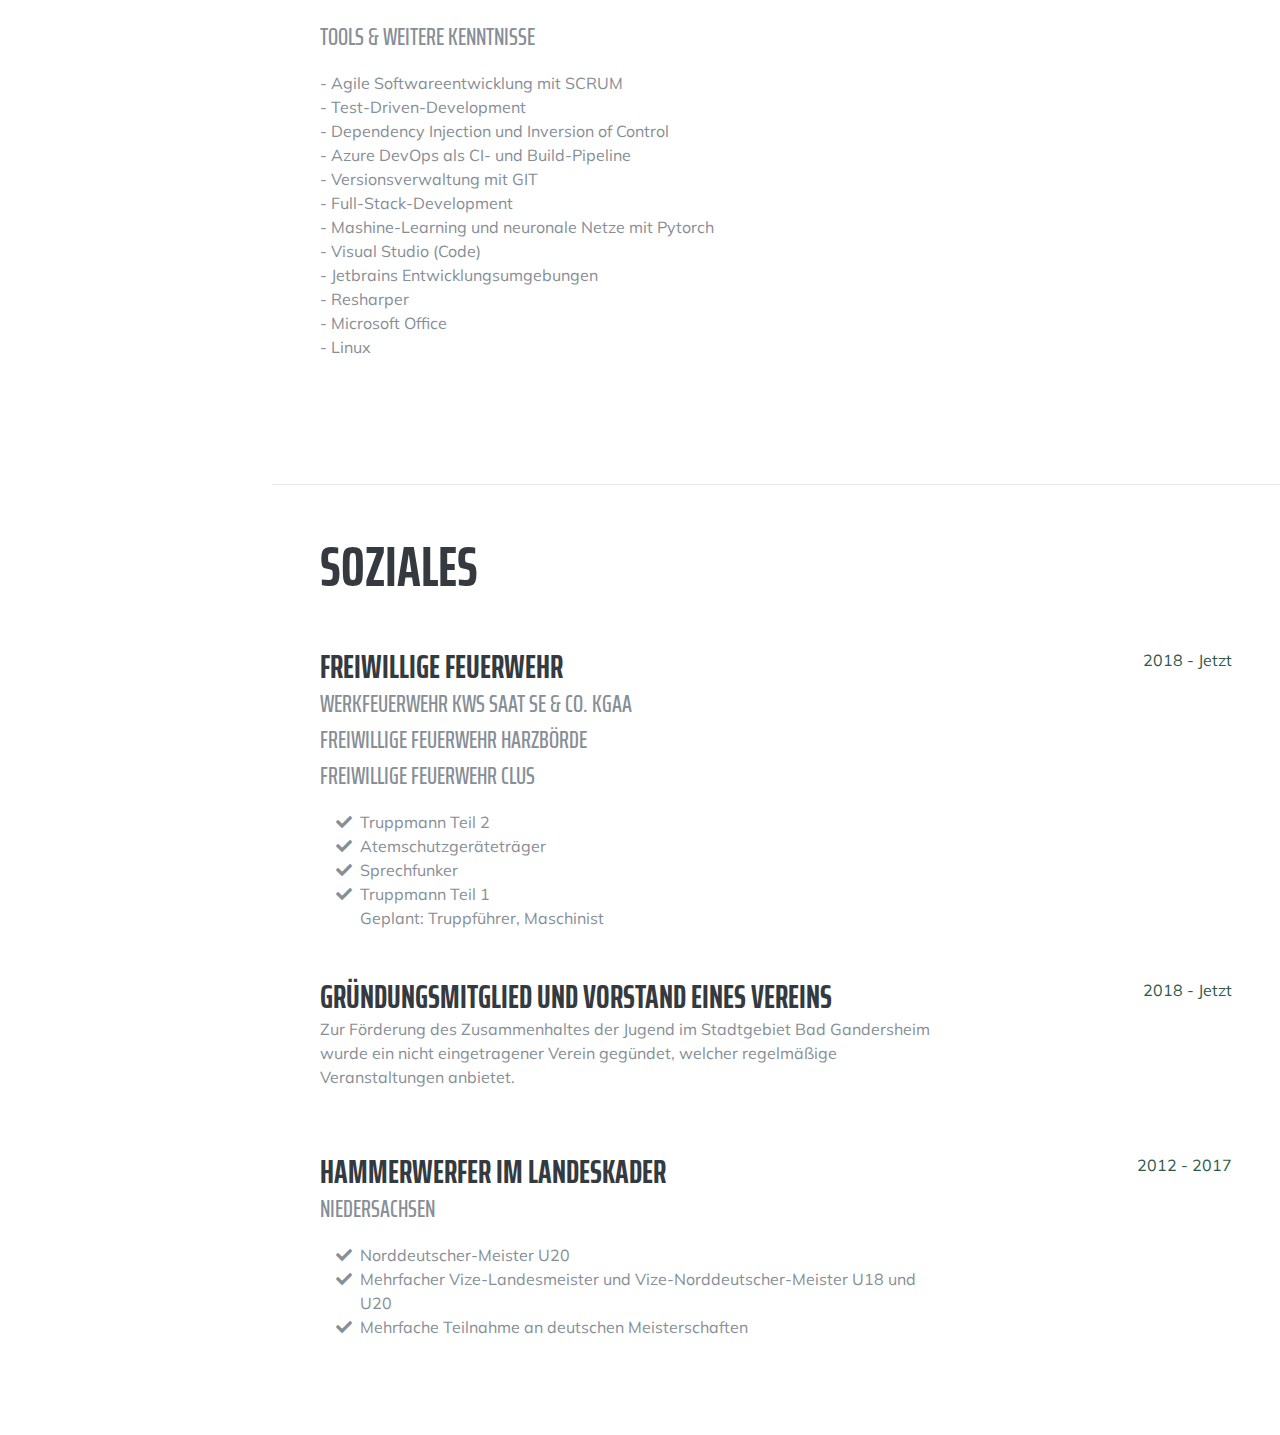
==== commit e6646e84: "More fixes to dates" ====
--- a/index.html
+++ b/index.html
@@ -122,7 +122,7 @@
                         <div class="subheading mb-3">KWS SAAT SE & Co. KGaA</div>
                     </div>
                     <div class="resume-date text-md-right">
-                        <span class="text-primary">Juli 2016</span>
+                        <span class="text-primary">März 2016</span>
                     </div>
                 </div>
 
@@ -324,4 +324,4 @@
 
 </body>
 
-</html>+</html>
--- a/css/resume.min.css
+++ b/css/resume.min.css
@@ -2,4 +2,177 @@
  * Start Bootstrap - Resume v5.0.8 (https://startbootstrap.com/template-overviews/resume)
  * Copyright 2013-2019 Start Bootstrap
  * Licensed under MIT (https://github.com/BlackrockDigital/startbootstrap-resume/blob/master/LICENSE)
- */body{font-family:Muli,-apple-system,BlinkMacSystemFont,'Segoe UI',Roboto,'Helvetica Neue',Arial,sans-serif,'Apple Color Emoji','Segoe UI Emoji','Segoe UI Symbol','Noto Color Emoji';padding-top:54px;color:#868e96}@media (min-width:992px){body{padding-top:0;padding-left:17rem}}h1,h2,h3,h4,h5,h6{font-family:'Saira Extra Condensed',-apple-system,BlinkMacSystemFont,'Segoe UI',Roboto,'Helvetica Neue',Arial,sans-serif,'Apple Color Emoji','Segoe UI Emoji','Segoe UI Symbol','Noto Color Emoji';font-weight:700;text-transform:uppercase;color:#343a40}h1{font-size:6rem;line-height:5.5rem}h2{font-size:3.5rem}h3{font-size:2rem}p.lead{font-size:1.15rem;font-weight:400}.subheading{text-transform:uppercase;font-weight:500;font-family:'Saira Extra Condensed',-apple-system,BlinkMacSystemFont,'Segoe UI',Roboto,'Helvetica Neue',Arial,sans-serif,'Apple Color Emoji','Segoe UI Emoji','Segoe UI Symbol','Noto Color Emoji';font-size:1.5rem}.social-icons a{display:inline-block;height:3.5rem;width:3.5rem;background-color:#495057;color:#fff!important;border-radius:100%;text-align:center;font-size:1.5rem;line-height:3.5rem;margin-right:1rem}.social-icons a:last-child{margin-right:0}.social-icons a:hover{background-color:#bd5d38}.dev-icons{font-size:3rem}.dev-icons .list-inline-item i:hover{color:#bd5d38}#sideNav .navbar-nav .nav-item .nav-link{font-weight:800;letter-spacing:.05rem;text-transform:uppercase}#sideNav .navbar-toggler:focus{outline-color:#d48a6e}@media (min-width:992px){#sideNav{text-align:center;position:fixed;top:0;left:0;display:flex;flex-direction:column;width:17rem;height:100vh}#sideNav .navbar-brand{display:flex;margin:auto auto 0;padding:.5rem}#sideNav .navbar-brand .img-profile{max-width:10rem;max-height:10rem;border:.5rem solid rgba(255,255,255,.2)}#sideNav .navbar-collapse{display:flex;align-items:flex-start;flex-grow:0;width:100%;margin-bottom:auto}#sideNav .navbar-collapse .navbar-nav{flex-direction:column;width:100%}#sideNav .navbar-collapse .navbar-nav .nav-item{display:block}#sideNav .navbar-collapse .navbar-nav .nav-item .nav-link{display:block}}section.resume-section{padding-top:5rem!important;padding-bottom:5rem!important;max-width:75rem}section.resume-section .resume-item .resume-date{min-width:none}@media (min-width:768px){section.resume-section{min-height:100vh}section.resume-section .resume-item .resume-date{min-width:18rem}}@media (min-width:992px){section.resume-section{padding-top:3rem!important;padding-bottom:3rem!important}}.bg-primary{background-color:#bd5d38!important}.text-primary{color:#bd5d38!important}a{color:#bd5d38}a:active,a:focus,a:hover{color:#824027}+ */
+
+body {
+    font-family: Muli, -apple-system, BlinkMacSystemFont, 'Segoe UI', Roboto, 'Helvetica Neue', Arial, sans-serif, 'Apple Color Emoji', 'Segoe UI Emoji', 'Segoe UI Symbol', 'Noto Color Emoji';
+    padding-top: 54px;
+    color: #868e96
+}
+
+@media (min-width:992px) {
+    body {
+        padding-top: 0;
+        padding-left: 17rem
+    }
+}
+
+h1,
+h2,
+h3,
+h4,
+h5,
+h6 {
+    font-family: 'Saira Extra Condensed', -apple-system, BlinkMacSystemFont, 'Segoe UI', Roboto, 'Helvetica Neue', Arial, sans-serif, 'Apple Color Emoji', 'Segoe UI Emoji', 'Segoe UI Symbol', 'Noto Color Emoji';
+    font-weight: 700;
+    text-transform: uppercase;
+    color: #343a40
+}
+
+h1 {
+    font-size: 6rem;
+    line-height: 5.5rem
+}
+
+h2 {
+    font-size: 3.5rem
+}
+
+h3 {
+    font-size: 2rem
+}
+
+p.lead {
+    font-size: 1.15rem;
+    font-weight: 400
+}
+
+.subheading {
+    text-transform: uppercase;
+    font-weight: 500;
+    font-family: 'Saira Extra Condensed', -apple-system, BlinkMacSystemFont, 'Segoe UI', Roboto, 'Helvetica Neue', Arial, sans-serif, 'Apple Color Emoji', 'Segoe UI Emoji', 'Segoe UI Symbol', 'Noto Color Emoji';
+    font-size: 1.5rem
+}
+
+.social-icons a {
+    display: inline-block;
+    height: 3.5rem;
+    width: 3.5rem;
+    background-color: #495057;
+    color: #fff!important;
+    border-radius: 100%;
+    text-align: center;
+    font-size: 1.5rem;
+    line-height: 3.5rem;
+    margin-right: 1rem
+}
+
+.social-icons a:last-child {
+    margin-right: 0
+}
+
+.social-icons a:hover {
+    background-color: #2e594a
+}
+
+.dev-icons {
+    font-size: 3rem
+}
+
+.dev-icons .list-inline-item i:hover {
+    color: #2e594a
+}
+
+#sideNav .navbar-nav .nav-item .nav-link {
+    font-weight: 800;
+    letter-spacing: .05rem;
+    text-transform: uppercase
+}
+
+#sideNav .navbar-toggler:focus {
+    outline-color: #d48a6e
+}
+
+@media (min-width:992px) {
+    #sideNav {
+        text-align: center;
+        position: fixed;
+        top: 0;
+        left: 0;
+        display: flex;
+        flex-direction: column;
+        width: 17rem;
+        height: 100vh
+    }
+    #sideNav .navbar-brand {
+        display: flex;
+        margin: auto auto 0;
+        padding: .5rem
+    }
+    #sideNav .navbar-brand .img-profile {
+        max-width: 10rem;
+        max-height: 10rem;
+        border: .5rem solid rgba(255, 255, 255, .2)
+    }
+    #sideNav .navbar-collapse {
+        display: flex;
+        align-items: flex-start;
+        flex-grow: 0;
+        width: 100%;
+        margin-bottom: auto
+    }
+    #sideNav .navbar-collapse .navbar-nav {
+        flex-direction: column;
+        width: 100%
+    }
+    #sideNav .navbar-collapse .navbar-nav .nav-item {
+        display: block
+    }
+    #sideNav .navbar-collapse .navbar-nav .nav-item .nav-link {
+        display: block
+    }
+}
+
+section.resume-section {
+    padding-top: 5rem!important;
+    padding-bottom: 5rem!important;
+    max-width: 75rem
+}
+
+section.resume-section .resume-item .resume-date {
+    min-width: none
+}
+
+@media (min-width:768px) {
+    section.resume-section {
+        min-height: 100vh
+    }
+    section.resume-section .resume-item .resume-date {
+        min-width: 18rem
+    }
+}
+
+@media (min-width:992px) {
+    section.resume-section {
+        padding-top: 3rem!important;
+        padding-bottom: 3rem!important
+    }
+}
+
+.bg-primary {
+    background-color: #2e594a!important
+}
+
+.text-primary {
+    color: #2e594a!important
+}
+
+a {
+    color: #2e594a
+}
+
+a:active,
+a:focus,
+a:hover {
+    color: #2e594a
+}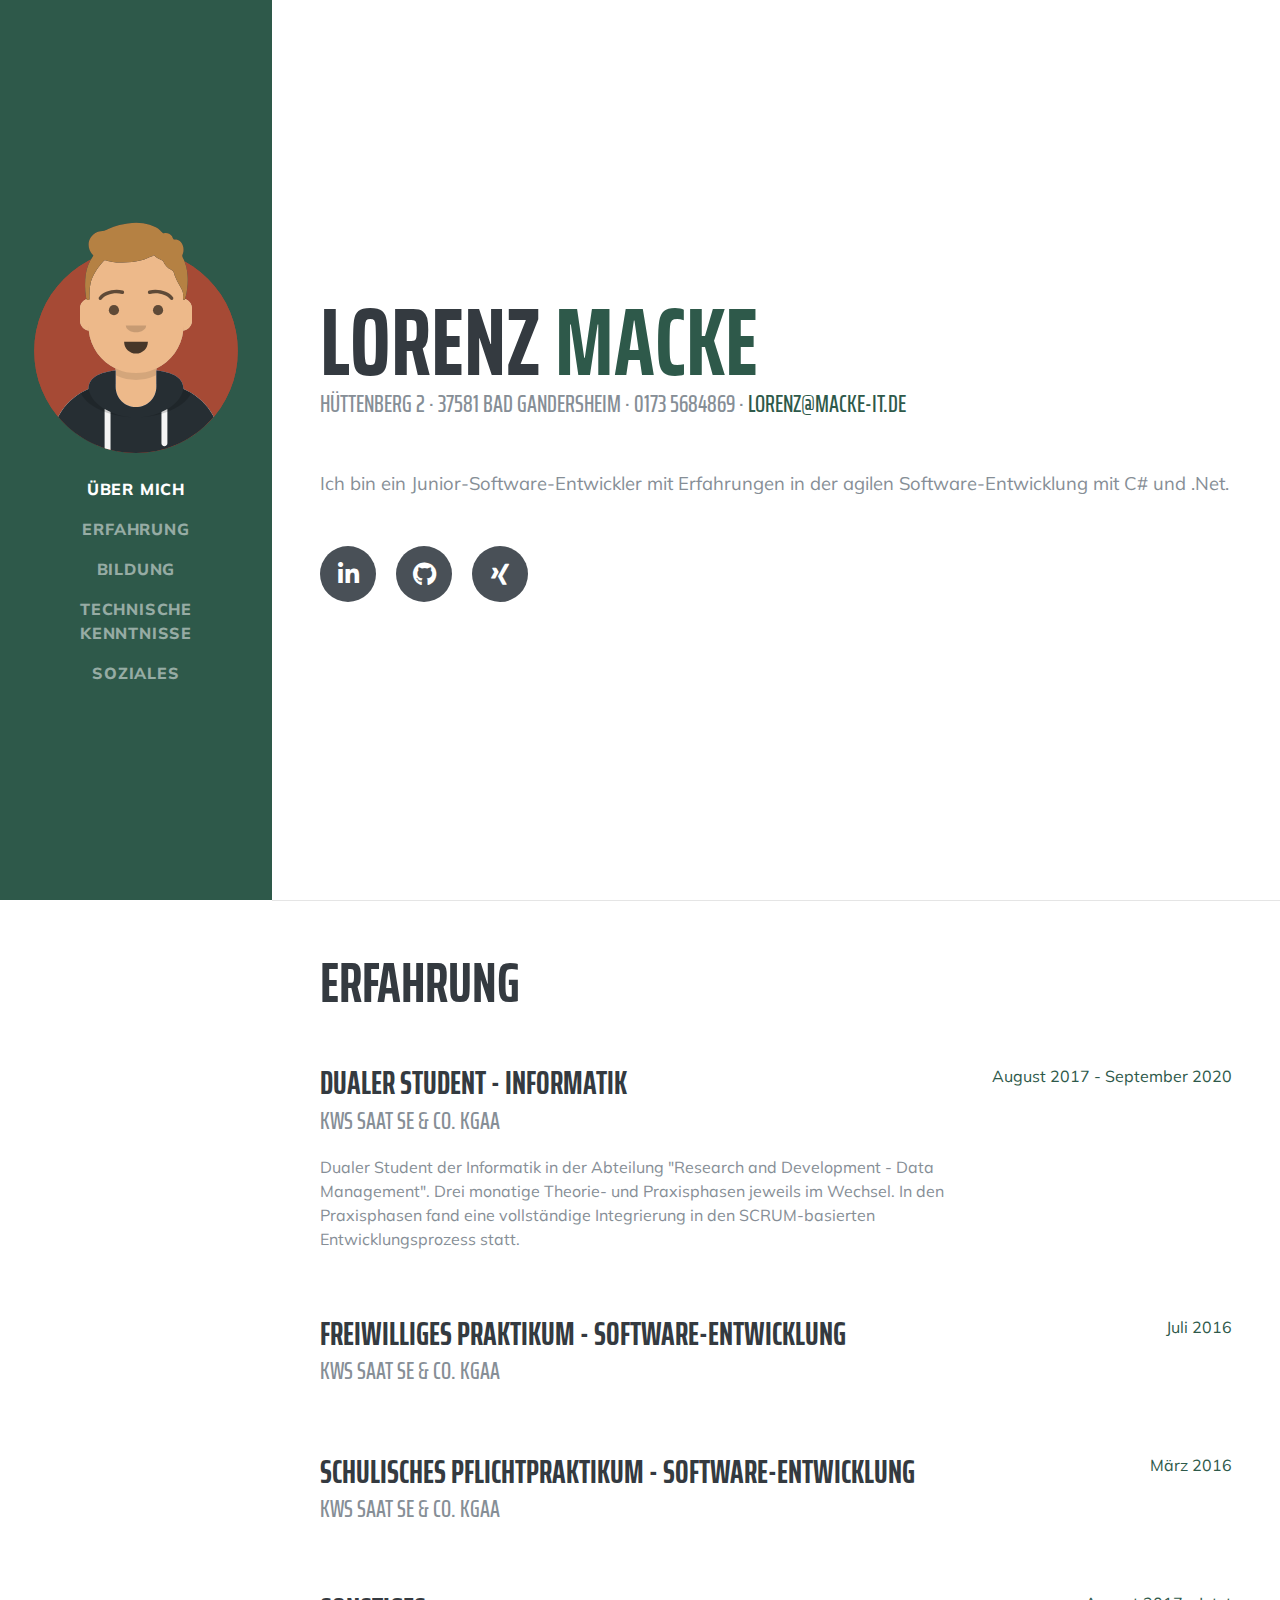
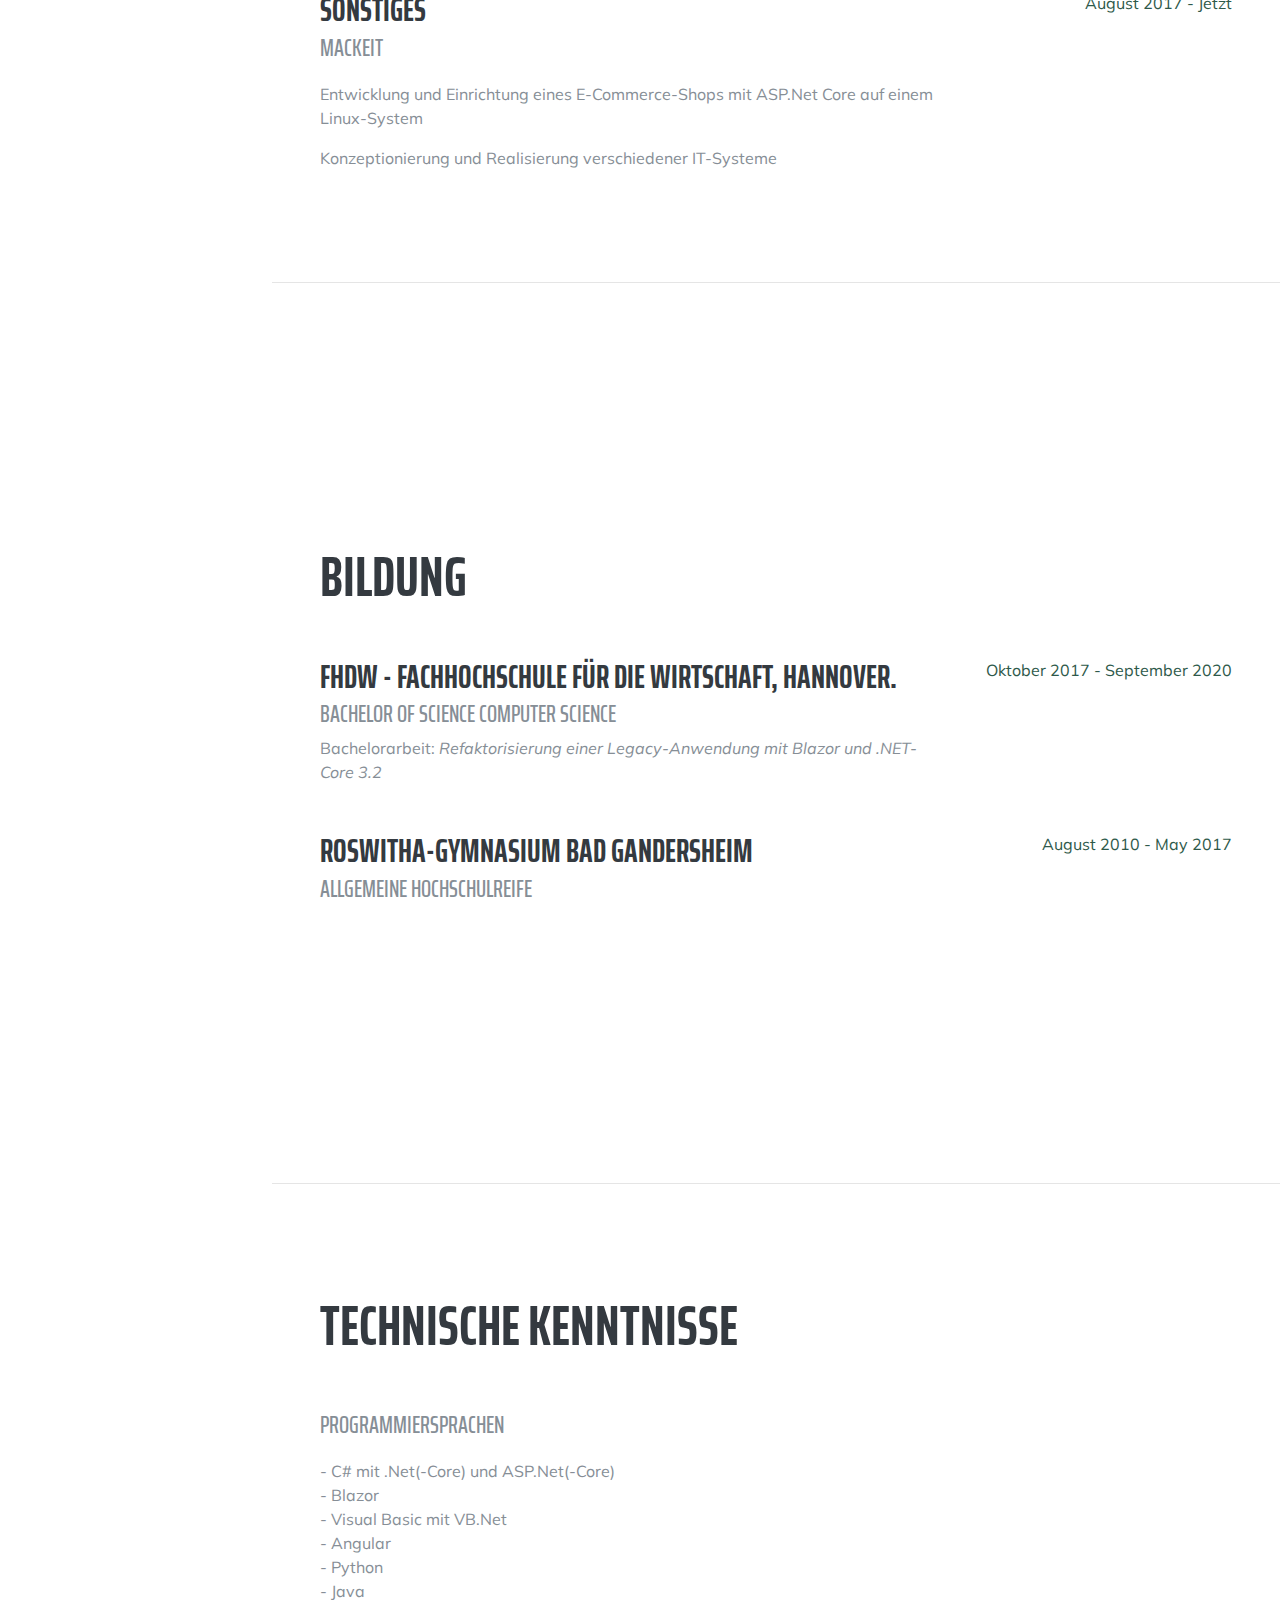
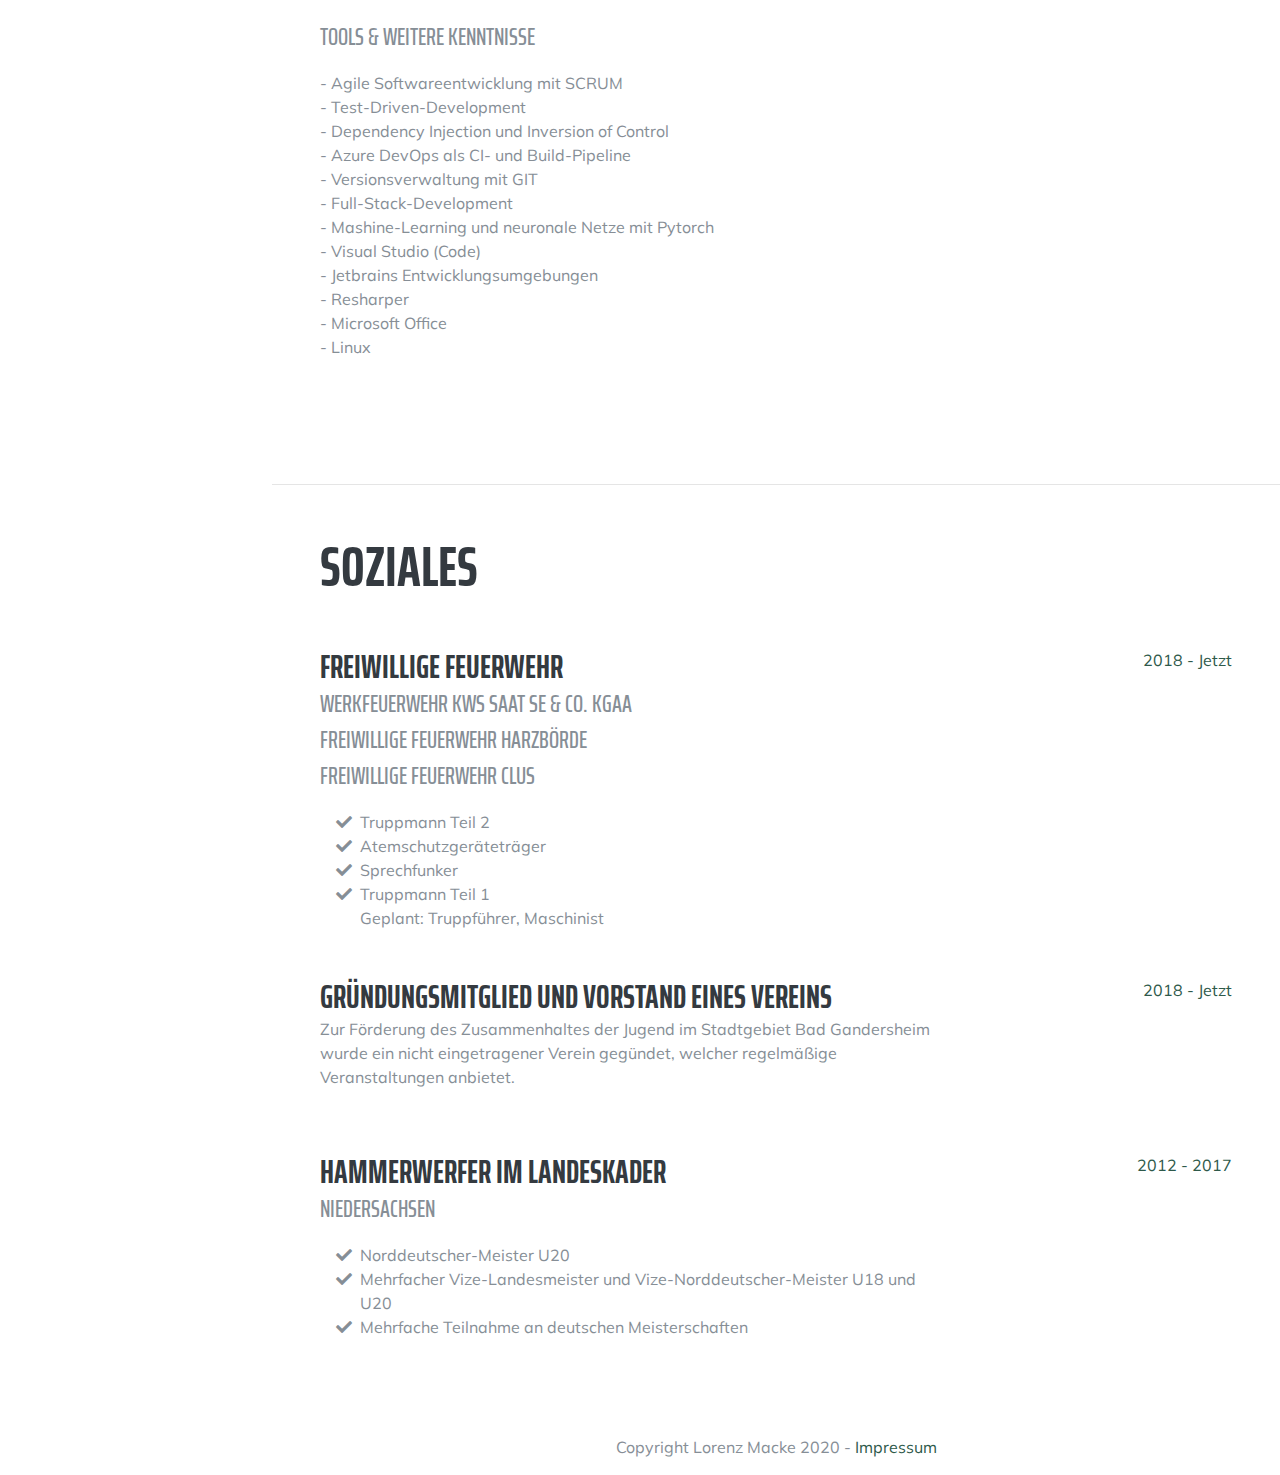
==== commit d9c12f42: "Adds Impressum" ====
--- a/index.html
+++ b/index.html
@@ -321,7 +321,10 @@
 
         <script src="vendor/jquery-easing/jquery.easing.min.js"></script>
         <script src="js/resume.min.js"></script>
-
 </body>
 
-</html>
+<footer>
+    <p>Copyright Lorenz Macke 2020 - <a href="impressum.html" title="Impressum">Impressum</a></p>
+</footer>
+
+</html>--- a/css/resume.min.css
+++ b/css/resume.min.css
@@ -8,6 +8,13 @@
     font-family: Muli, -apple-system, BlinkMacSystemFont, 'Segoe UI', Roboto, 'Helvetica Neue', Arial, sans-serif, 'Apple Color Emoji', 'Segoe UI Emoji', 'Segoe UI Symbol', 'Noto Color Emoji';
     padding-top: 54px;
     color: #868e96
+}
+
+footer {
+    display: table;
+    text-align: center;
+    margin-left: auto;
+    margin-right: auto;
 }
 
 @media (min-width:992px) {
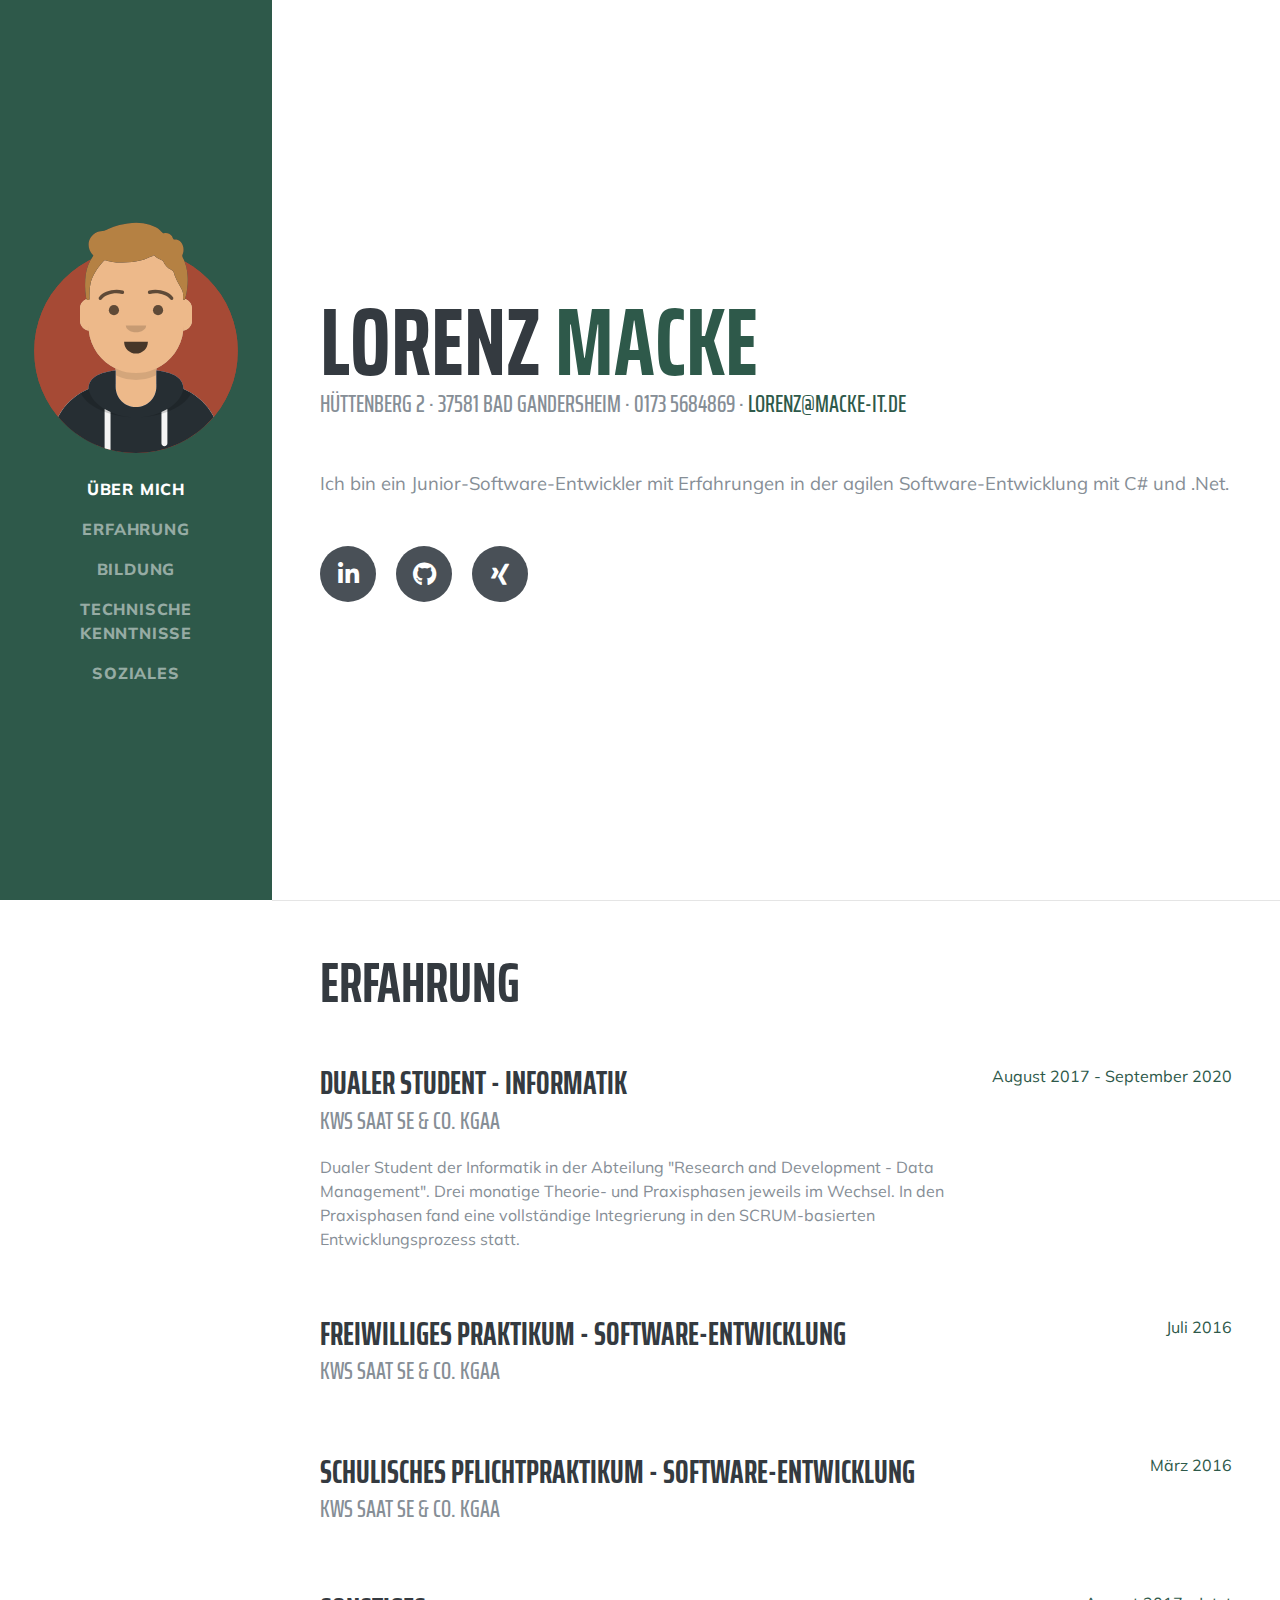
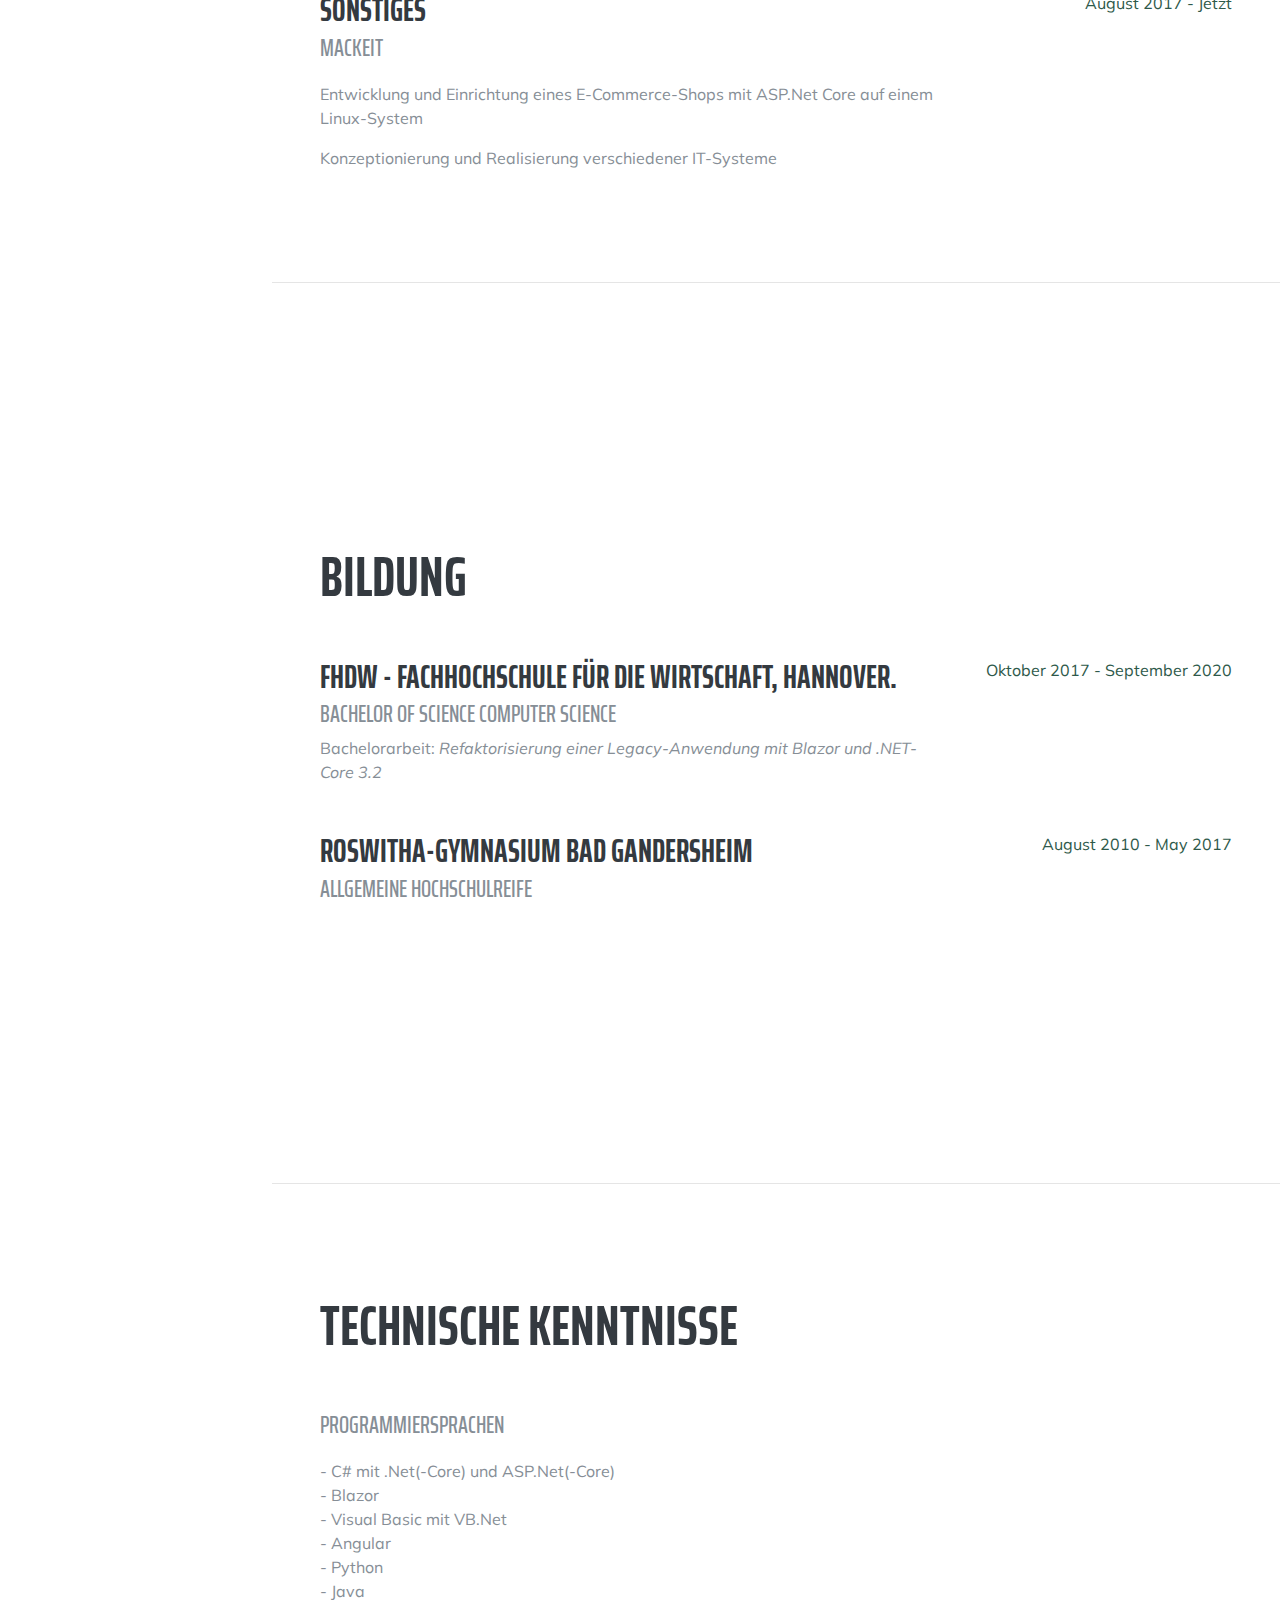
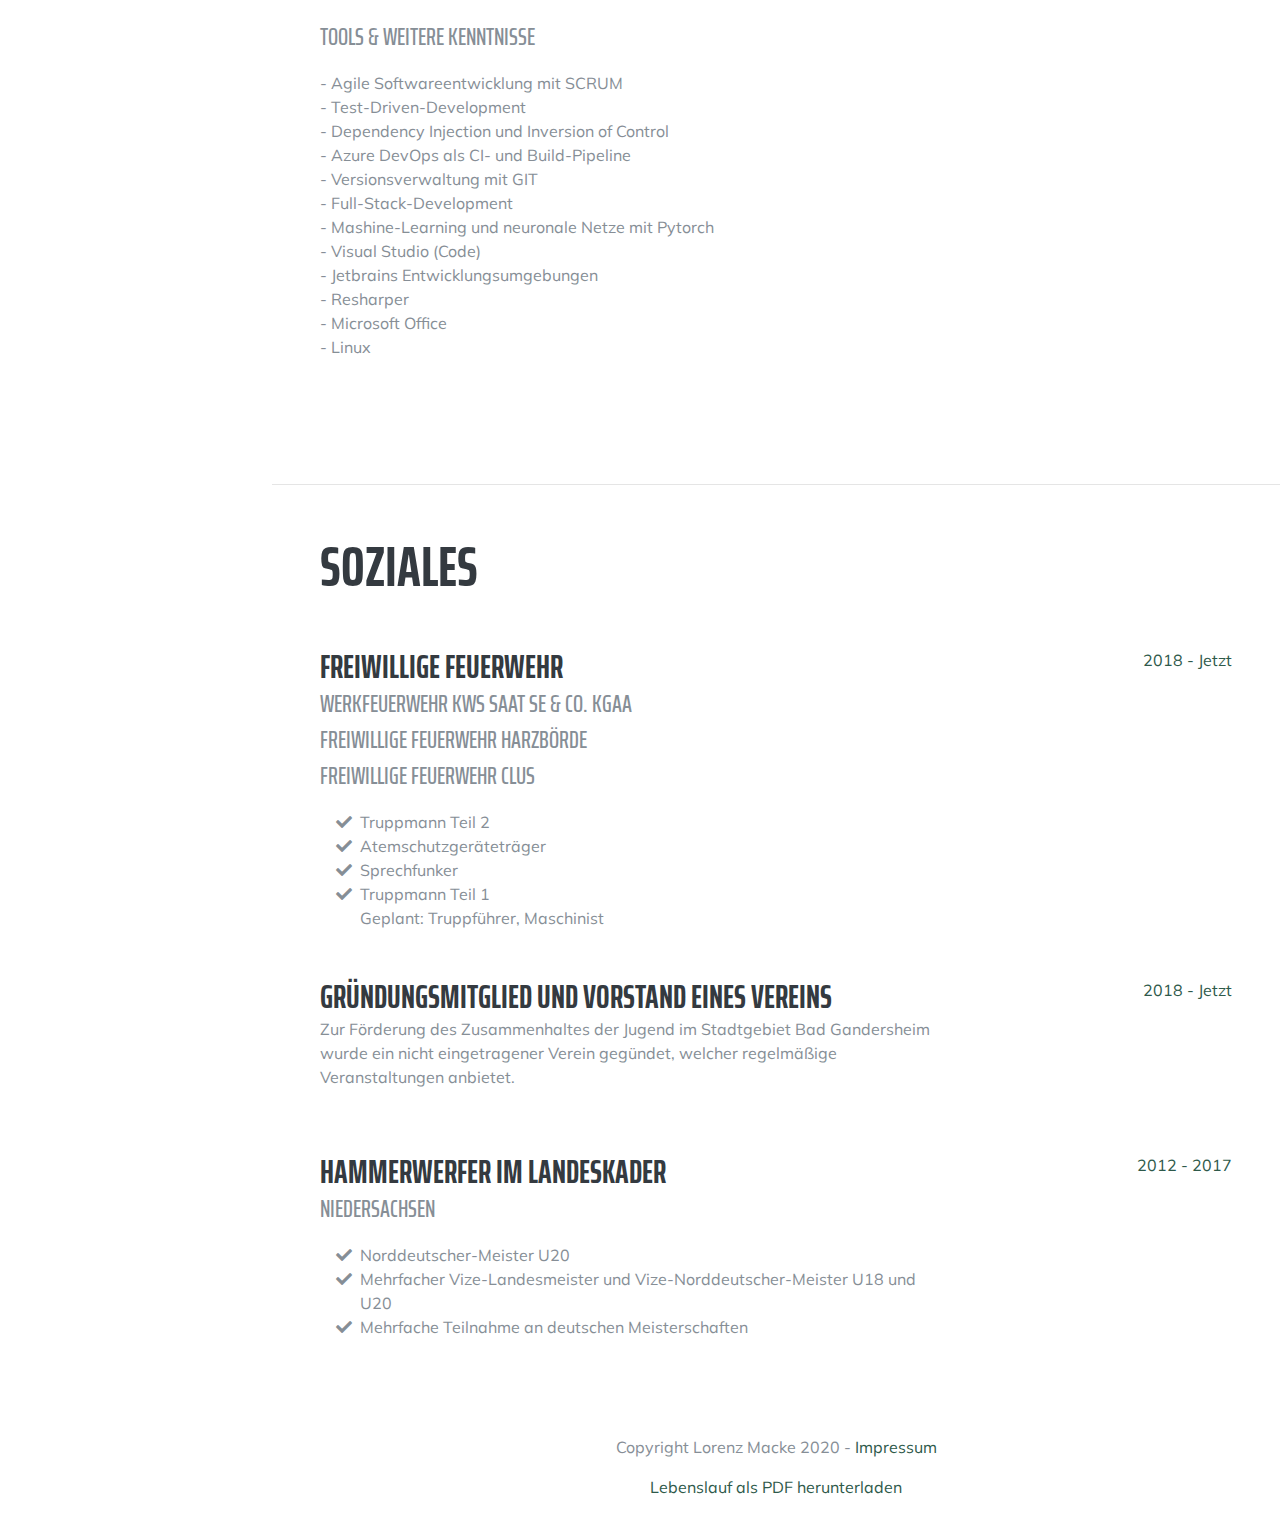
==== commit 71d41e5d: "Adds PDF download" ====
--- a/index.html
+++ b/index.html
@@ -325,6 +325,7 @@
 
 <footer>
     <p>Copyright Lorenz Macke 2020 - <a href="impressum.html" title="Impressum">Impressum</a></p>
+    <p><a href="pdf/Lebenslauf_Lorenz_Macke.pdf" title="Impressum">Lebenslauf als PDF herunterladen</a></p>
 </footer>
 
 </html>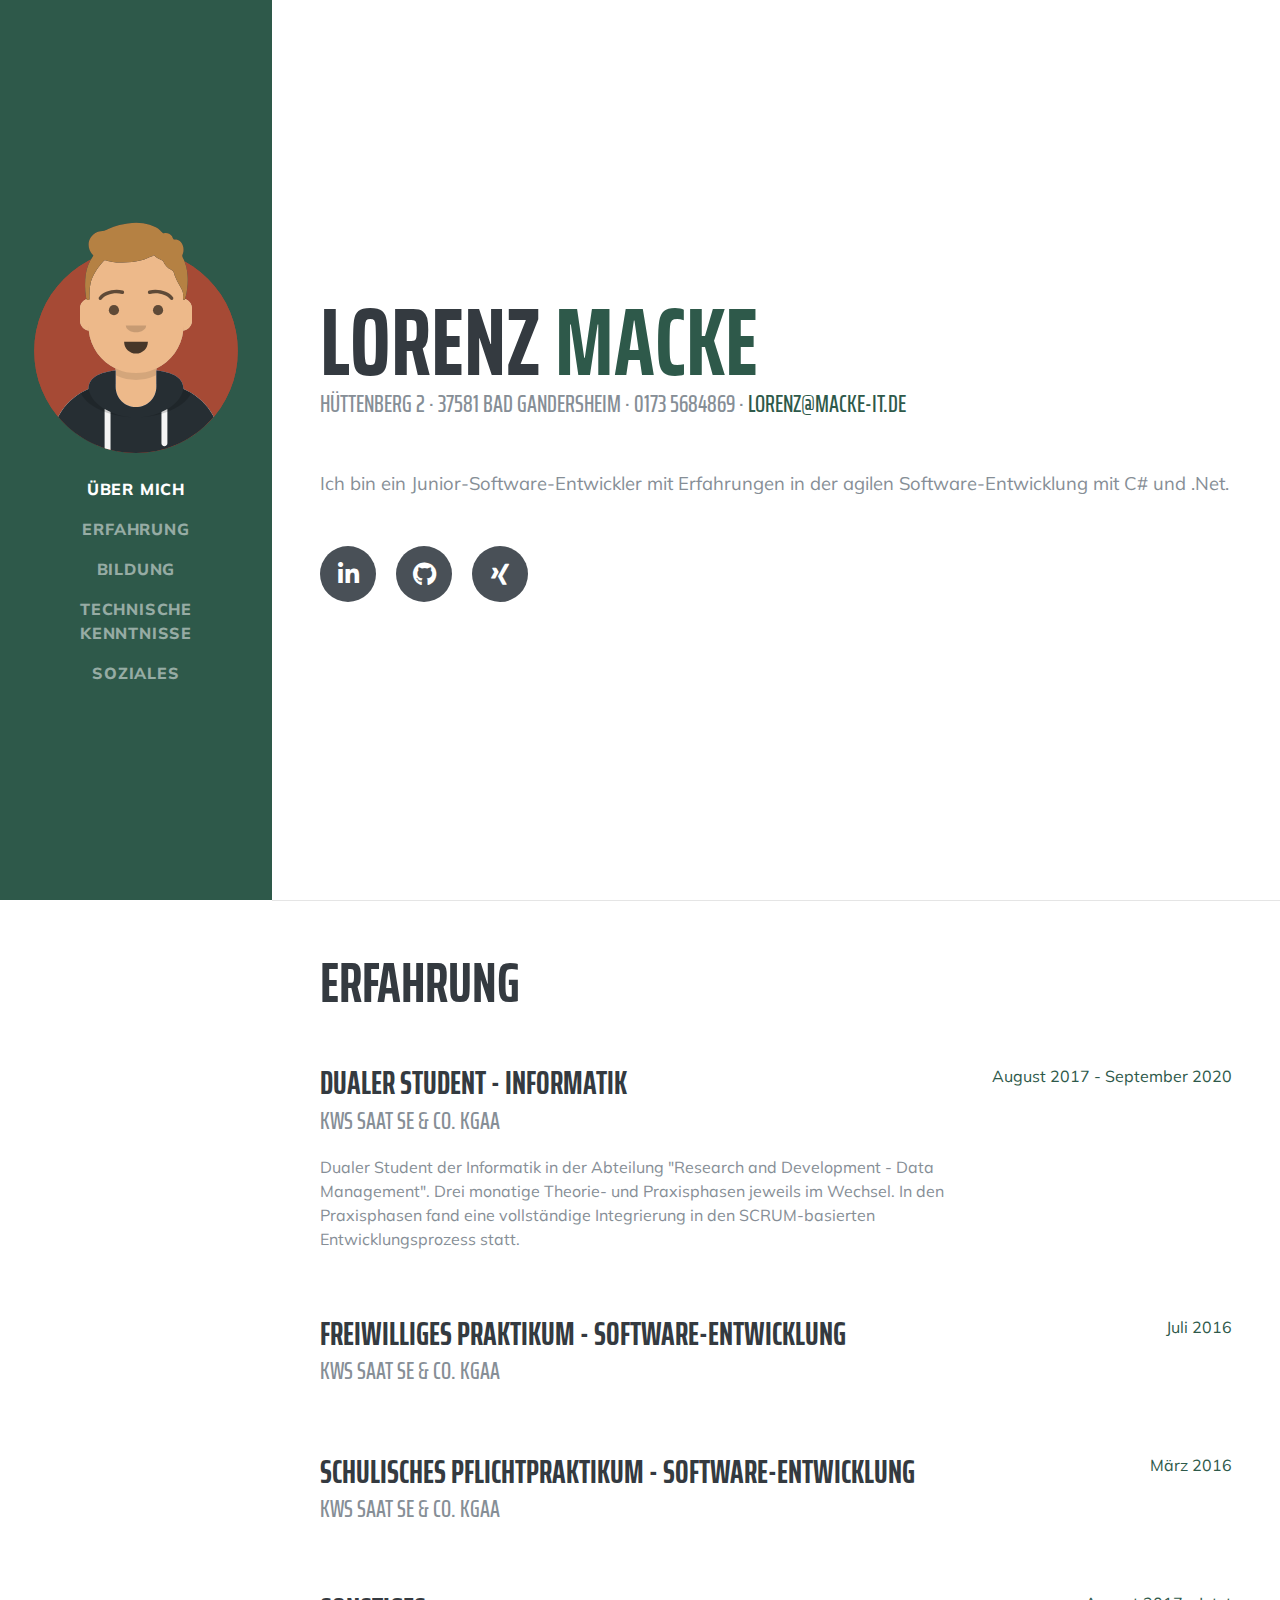
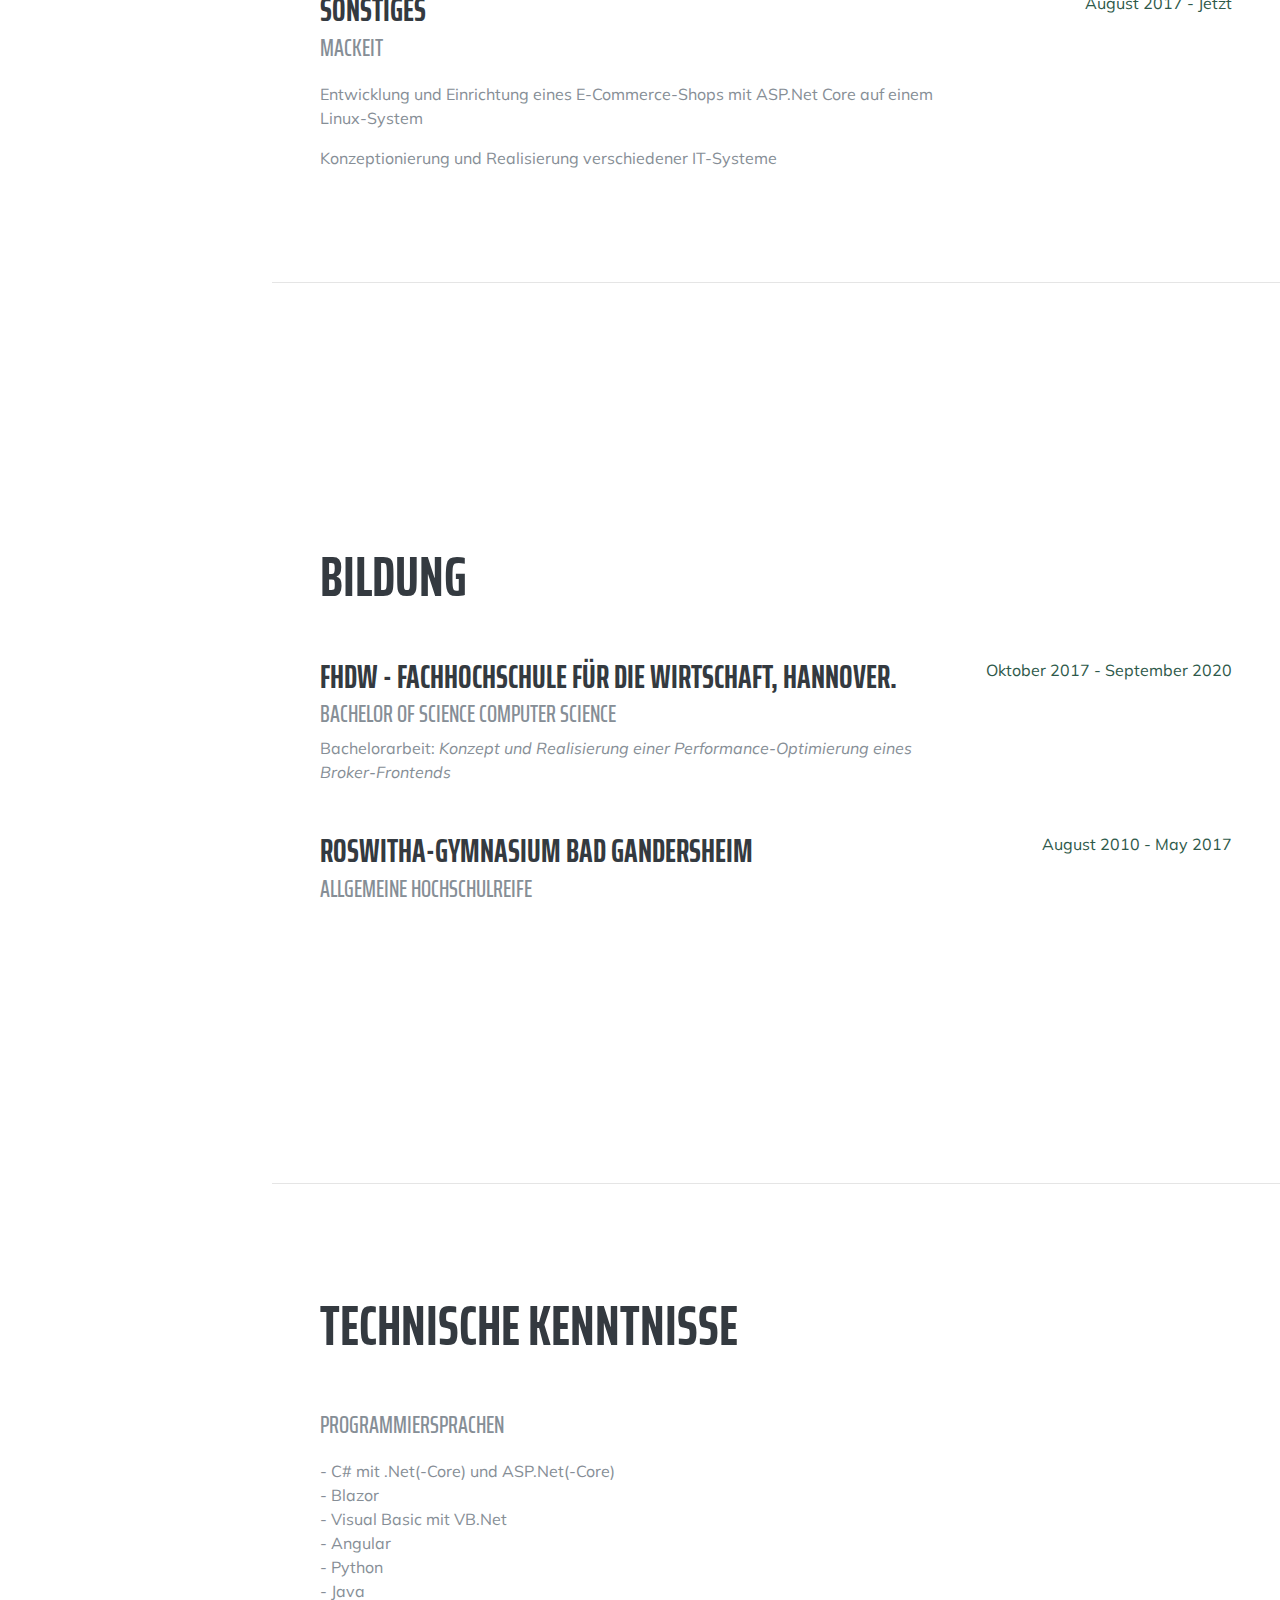
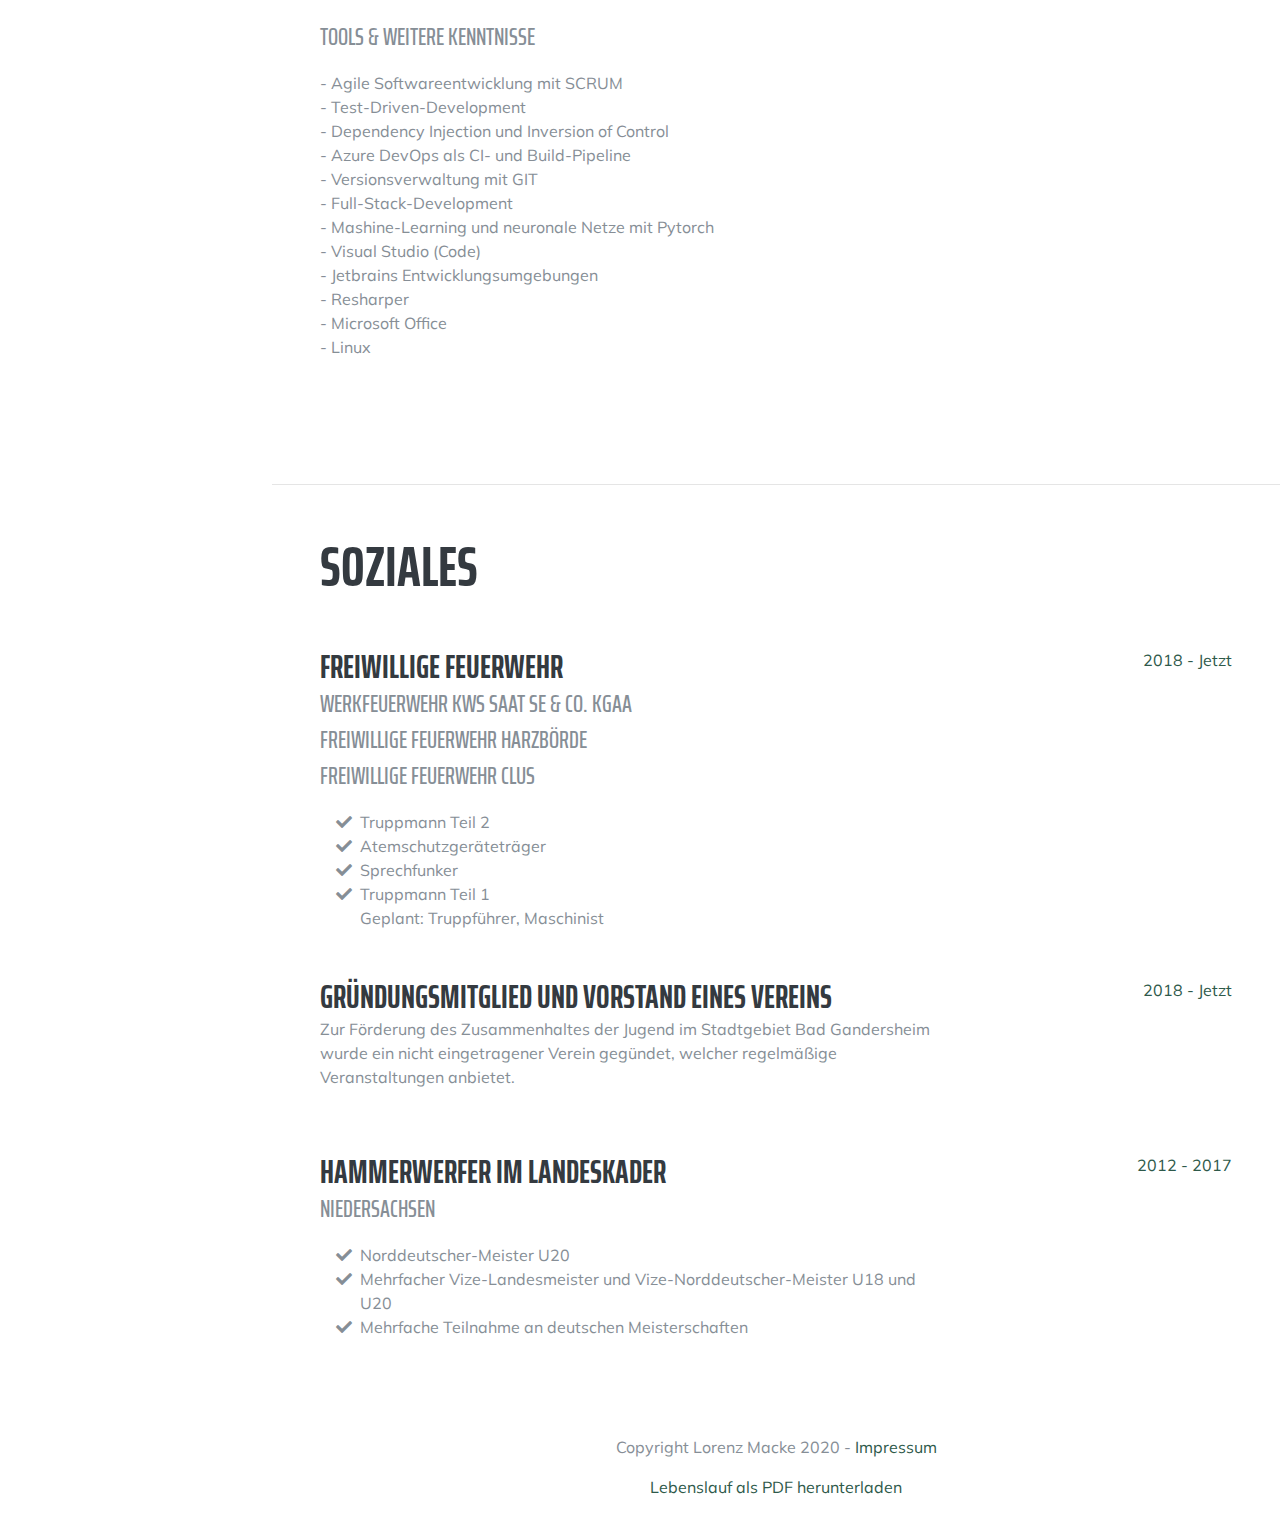
==== commit b7cc8300: "Changes BA title" ====
--- a/index.html
+++ b/index.html
@@ -82,18 +82,6 @@
         <section class="resume-section p-3 p-lg-5 d-flex justify-content-center" id="experience">
             <div class="w-100">
                 <h2 class="mb-5">Erfahrung</h2>
-
-                <!-- <div class="resume-item d-flex flex-column flex-md-row justify-content-between mb-5">
-                    <div class="resume-content">
-                        <h3 class="mb-0">Junior Software-Entwickler für .Net</h3>
-                        <div class="subheading mb-3">KWS SAAT SE & Co. KGaA</div>
-                        <p>Maintanance und Weiterentwicklung einer Lagacy-Anwendung zur Analyse und Verwaltung von genetischen Markern. Entwicklung in Visual Basic sowie C#.</p>
-                    </div>
-                    <div class="resume-date text-md-right">
-                        <span class="text-primary">Oktober 2020 - Jetzt</span>
-                    </div>
-                </div> -->
-
                 <div class="resume-item d-flex flex-column flex-md-row justify-content-between mb-5">
                     <div class="resume-content">
                         <h3 class="mb-0">Dualer Student - Informatik</h3>
@@ -154,7 +142,7 @@
                     <div class="resume-content">
                         <h3 class="mb-0">FHDW - Fachhochschule für die Wirtschaft, Hannover.</h3>
                         <div class="subheading mb-1">Bachelor of Science Computer Science</div>
-                        <div>Bachelorarbeit: <i>Refaktorisierung einer Legacy-Anwendung mit Blazor und .NET-Core 3.2</i>
+                        <div>Bachelorarbeit: <i>Konzept und Realisierung einer Performance-Optimierung eines Broker-Frontends</i>
                         </div>
                     </div>
                     <div class="resume-date text-md-right">
@@ -325,7 +313,7 @@
 
 <footer>
     <p>Copyright Lorenz Macke 2020 - <a href="impressum.html" title="Impressum">Impressum</a></p>
-    <p><a href="pdf/Lebenslauf_Lorenz_Macke.pdf" title="Impressum">Lebenslauf als PDF herunterladen</a></p>
+    <p><a href="pdf/CV_Website.pdf" title="Impressum">Lebenslauf als PDF herunterladen</a></p>
 </footer>
 
-</html>+</html>
